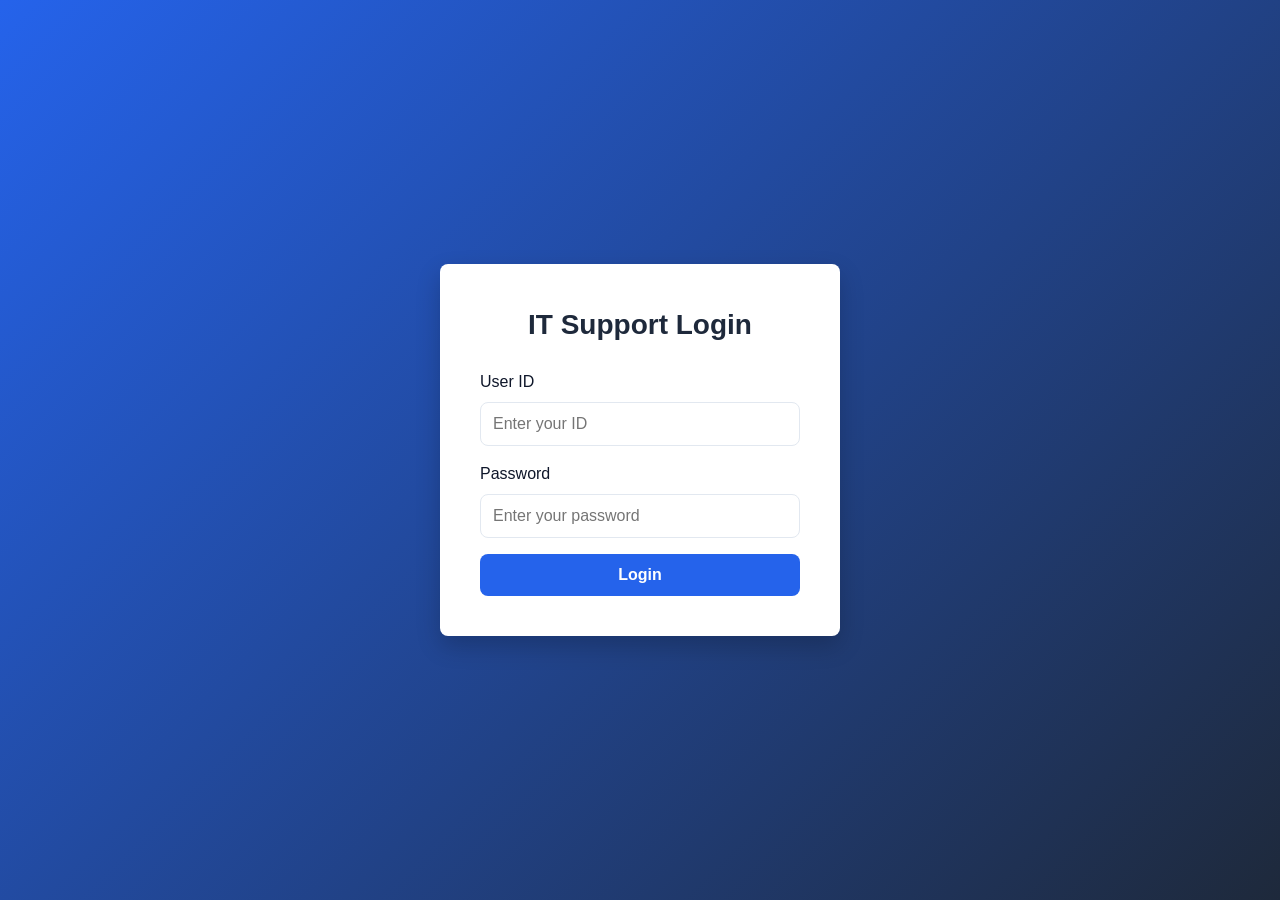
==== dashboard.html @ 2ba45a37 "Initial commit of NLPL IT Support Task Management app" ====
<!DOCTYPE html>
<html lang="en">
<head>
    <meta charset="UTF-8">
    <meta name="viewport" content="width=device-width, initial-scale=1.0">
    <title>Dashboard - NLPL IT Support</title>
    <link rel="stylesheet" href="styles.css">
</head>
<body>
    <div class="dashboard-layout">
        <!-- Sidebar -->
        <aside class="sidebar" id="sidebar">
            <div class="sidebar-header">
                <h2>NLPL IT</h2>
            </div>
            <nav class="sidebar-nav">
                <div class="nav-item active" onclick="App.filterTasks('all')">All Tasks</div>
                <div class="nav-item" onclick="App.filterTasks('progress')">In Progress</div>
                <div class="nav-item" onclick="App.filterTasks('completed')">Completed</div>
            </nav>
            <div class="sidebar-footer">
                <button class="btn btn-danger" onclick="Auth.logout()">Logout</button>
            </div>
        </aside>

        <!-- Main Content -->
        <main class="main-content">
            <header class="top-bar">
                <button id="toggleSidebar" style="background: none; border: none; font-size: 1.5rem; cursor: pointer;">☰</button>
                <div class="search-bar">
                    <input type="text" id="searchInput" placeholder="Search tasks..." onkeyup="App.searchTasks()">
                </div>
                <div class="user-info">
                    <span id="displayUser"></span>
                </div>
            </header>

            <div class="content-body">
                <h1 id="pageTitle">All Tasks</h1>
                <div class="task-grid" id="taskGrid">
                    <!-- Tasks will be injected here -->
                </div>
            </div>
        </main>
    </div>

    <!-- Floating Add Button -->
    <button class="floating-btn" onclick="App.openModal()">+</button>

    <!-- Add/Edit Task Modal -->
    <div class="modal-overlay" id="taskModal">
        <div class="modal-content">
            <div class="modal-header">
                <h2 id="modalTitle">Add New Task</h2>
                <button class="close-modal" onclick="App.closeModal()">&times;</button>
            </div>
            <form id="taskForm">
                <input type="hidden" id="taskId">
                
                <div class="grid-2">
                    <div class="form-group">
                        <label>Task ID</label>
                        <input type="text" id="displayTaskId" readonly>
                    </div>
                    <div class="form-group">
                        <label>Timestamp</label>
                        <input type="text" id="taskTimestamp" readonly>
                    </div>
                </div>

                <div class="grid-2">
                    <div class="form-group">
                        <label>Branch</label>
                        <select id="branch" required>
                            <option value="">Select Branch</option>
                            <option value="Mumbai">Mumbai</option>
                            <option value="Delhi">Delhi</option>
                            <option value="Bangalore">Bangalore</option>
                            <option value="Kolkata">Kolkata</option>
                        </select>
                    </div>
                    <div class="form-group">
                        <label>HO / CO</label>
                        <select id="hoco" onchange="App.toggleStaffFields()" required>
                            <option value="None">None</option>
                            <option value="HO">Head Office (HO)</option>
                            <option value="CO">Corporate Office (CO)</option>
                        </select>
                    </div>
                </div>

                <div id="staffFields" class="hidden">
                    <div class="grid-2">
                        <div class="form-group">
                            <label>Staff Name</label>
                            <input type="text" id="staffName">
                        </div>
                        <div class="form-group">
                            <label>Staff ID</label>
                            <input type="text" id="staffId">
                        </div>
                    </div>
                </div>

                <div class="form-group">
                    <label>Issue Type</label>
                    <select id="issueType" required>
                        <option value="Software">Software</option>
                        <option value="Hardware">Hardware</option>
                        <option value="Both">Both</option>
                    </select>
                </div>

                <div class="form-group">
                    <label>Issue Description</label>
                    <input type="text" id="issueDescription" required>
                </div>

                <div class="form-group">
                    <label>Solution (Short)</label>
                    <input type="text" id="solution">
                </div>

                <div class="form-group">
                    <label>Detailed Description</label>
                    <textarea id="detailedDescription" rows="3"></textarea>
                </div>

                <div class="grid-2">
                    <div class="form-group">
                        <label>Amount</label>
                        <input type="number" id="amount" value="0">
                    </div>
                    <div class="form-group" id="completionTimeGroup" class="hidden">
                        <label>Completion Time</label>
                        <input type="text" id="completionTimestamp" readonly>
                    </div>
                </div>

                <div class="modal-footer">
                    <button type="button" class="btn btn-secondary" onclick="App.closeModal()">Cancel</button>
                    <button type="button" class="btn btn-danger hidden" id="deleteBtn" onclick="App.deleteTask()">Delete</button>
                    <button type="submit" class="btn" id="saveBtn">Save</button>
                    <button type="button" class="btn btn-success" id="completeBtn" onclick="App.completeTask()">Task Completed</button>
                </div>
            </form>
        </div>
    </div>

    <!-- Scripts -->
    <script src="auth.js"></script>
    <script src="data.js"></script>
    <script src="app.js"></script>
    <script>
        // Check authentication on load
        Auth.checkAuth();
        document.getElementById('displayUser').textContent = Auth.getUser()?.userId;
    </script>
</body>
</html>
---- styles.css ----
/**
 * styles.css - Main stylesheet for UI/UX
 */

:root {
    --primary-color: #2563eb;
    --primary-hover: #1d4ed8;
    --secondary-color: #64748b;
    --success-color: #22c55e;
    --danger-color: #ef4444;
    --background-color: #f8fafc;
    --sidebar-color: #1e293b;
    --text-color: #0f172a;
    --text-muted: #64748b;
    --white: #ffffff;
    --shadow: 0 4px 6px -1px rgb(0 0 0 / 0.1), 0 2px 4px -2px rgb(0 0 0 / 0.1);
    --border-radius: 8px;
    --transition: all 0.3s ease;
}

* {
    margin: 0;
    padding: 0;
    box-sizing: border-box;
}

body {
    font-family: 'Inter', -apple-system, BlinkMacSystemFont, "Segoe UI", Roboto, sans-serif;
    background-color: var(--background-color);
    color: var(--text-color);
    line-height: 1.5;
}

/* Auth Pages */
.auth-container {
    height: 100vh;
    display: flex;
    align-items: center;
    justify-content: center;
    background: linear-gradient(135deg, var(--primary-color), var(--sidebar-color));
}

.auth-card {
    background: var(--white);
    padding: 2.5rem;
    border-radius: var(--border-radius);
    box-shadow: 0 10px 25px rgba(0,0,0,0.2);
    width: 100%;
    max-width: 400px;
}

.auth-card h1 {
    margin-bottom: 1.5rem;
    font-size: 1.75rem;
    text-align: center;
    color: var(--sidebar-color);
}

.form-group {
    margin-bottom: 1rem;
}

.form-group label {
    display: block;
    margin-bottom: 0.5rem;
    font-weight: 500;
}

.form-group input, .form-group select, .form-group textarea {
    width: 100%;
    padding: 0.75rem;
    border: 1px solid #e2e8f0;
    border-radius: var(--border-radius);
    font-size: 1rem;
}

.form-group input:focus {
    outline: none;
    border-color: var(--primary-color);
    box-shadow: 0 0 0 3px rgba(37, 99, 235, 0.1);
}

.btn {
    width: 100%;
    padding: 0.75rem;
    background-color: var(--primary-color);
    color: var(--white);
    border: none;
    border-radius: var(--border-radius);
    font-size: 1rem;
    font-weight: 600;
    cursor: pointer;
    transition: var(--transition);
}

.btn:hover {
    background-color: var(--primary-hover);
}

.btn-success { background-color: var(--success-color); }
.btn-success:hover { background-color: #16a34a; }

.btn-danger { background-color: var(--danger-color); }
.btn-danger:hover { background-color: #dc2626; }

.btn-secondary { background-color: var(--secondary-color); }
.btn-secondary:hover { background-color: #475569; }

/* Dashboard Layout */
.dashboard-layout {
    display: flex;
    height: 100vh;
    overflow: hidden;
}

.sidebar {
    width: 260px;
    background-color: var(--sidebar-color);
    color: var(--white);
    transition: var(--transition);
    display: flex;
    flex-direction: column;
}

.sidebar.collapsed {
    width: 0;
    overflow: hidden;
}

.sidebar-header {
    padding: 1.5rem;
    border-bottom: 1px solid rgba(255,255,255,0.1);
}

.sidebar-nav {
    flex: 1;
    padding: 1rem;
}

.nav-item {
    padding: 0.75rem 1rem;
    margin-bottom: 0.5rem;
    border-radius: var(--border-radius);
    cursor: pointer;
    transition: var(--transition);
}

.nav-item:hover {
    background-color: rgba(255,255,255,0.1);
}

.nav-item.active {
    background-color: var(--primary-color);
}

.sidebar-footer {
    padding: 1.5rem;
    border-top: 1px solid rgba(255,255,255,0.1);
}

/* Main Content */
.main-content {
    flex: 1;
    display: flex;
    flex-direction: column;
    overflow-y: auto;
}

.top-bar {
    height: 64px;
    background-color: var(--white);
    display: flex;
    align-items: center;
    justify-content: space-between;
    padding: 0 2rem;
    box-shadow: 0 1px 2px rgba(0,0,0,0.05);
}

.search-bar input {
    width: 300px;
    padding: 0.5rem 1rem;
    border: 1px solid #e2e8f0;
    border-radius: 20px;
    background-color: #f1f5f9;
}

.content-body {
    padding: 2rem;
}

/* Task Cards */
.task-grid {
    display: grid;
    grid-template-columns: repeat(auto-fill, minmax(300px, 1fr));
    gap: 1.5rem;
    margin-top: 1.5rem;
}

.task-card {
    background: var(--white);
    padding: 1.5rem;
    border-radius: var(--border-radius);
    box-shadow: var(--shadow);
    border-left: 4px solid var(--primary-color);
    position: relative;
    cursor: pointer;
    transition: var(--transition);
}

.task-card:hover {
    transform: translateY(-2px);
    box-shadow: 0 10px 15px -3px rgba(0,0,0,0.1);
}

.task-card.completed {
    border-left-color: var(--success-color);
}

.task-card h3 {
    margin-bottom: 0.5rem;
    font-size: 1.125rem;
}

.task-card .task-meta {
    font-size: 0.875rem;
    color: var(--text-muted);
    margin-bottom: 1rem;
}

.badge {
    display: inline-block;
    padding: 0.25rem 0.5rem;
    border-radius: 4px;
    font-size: 0.75rem;
    font-weight: 600;
    margin-right: 0.5rem;
}

.badge-software { background-color: #dbeafe; color: #1e40af; }
.badge-hardware { background-color: #fef3c7; color: #92400e; }
.badge-both { background-color: #f3e8ff; color: #6b21a8; }

/* Floating Add Button */
.floating-btn {
    position: fixed;
    bottom: 2rem;
    right: 2rem;
    width: 60px;
    height: 60px;
    border-radius: 50%;
    background-color: var(--primary-color);
    color: var(--white);
    display: flex;
    align-items: center;
    justify-content: center;
    font-size: 2rem;
    box-shadow: 0 10px 15px -3px rgba(0,0,0,0.2);
    cursor: pointer;
    transition: var(--transition);
    border: none;
}

.floating-btn:hover {
    transform: scale(1.1);
    background-color: var(--primary-hover);
}

/* Modal */
.modal-overlay {
    position: fixed;
    top: 0;
    left: 0;
    width: 100%;
    height: 100%;
    background: rgba(0,0,0,0.5);
    display: none;
    align-items: center;
    justify-content: center;
    z-index: 1000;
}

.modal-content {
    background: var(--white);
    width: 90%;
    max-width: 600px;
    max-height: 90vh;
    border-radius: var(--border-radius);
    padding: 2rem;
    overflow-y: auto;
    position: relative;
    animation: modalIn 0.3s ease-out;
}

@keyframes modalIn {
    from { transform: translateY(50px); opacity: 0; }
    to { transform: translateY(0); opacity: 1; }
}

.modal-header {
    margin-bottom: 1.5rem;
    display: flex;
    justify-content: space-between;
    align-items: center;
}

.modal-footer {
    margin-top: 2rem;
    display: flex;
    gap: 1rem;
    justify-content: flex-end;
}

.close-modal {
    background: none;
    border: none;
    font-size: 1.5rem;
    cursor: pointer;
}

/* Grid for modal fields */
.grid-2 {
    display: grid;
    grid-template-columns: 1fr 1fr;
    gap: 1rem;
}

.hidden { display: none; }

.section-title {
    margin: 2rem 0 1rem;
    font-size: 1.25rem;
    border-bottom: 2px solid #e2e8f0;
    padding-bottom: 0.5rem;
}

/* Responsive */
@media (max-width: 768px) {
    .sidebar { position: fixed; height: 100%; z-index: 500; }
    .search-bar input { width: 150px; }
    .grid-2 { grid-template-columns: 1fr; }
}
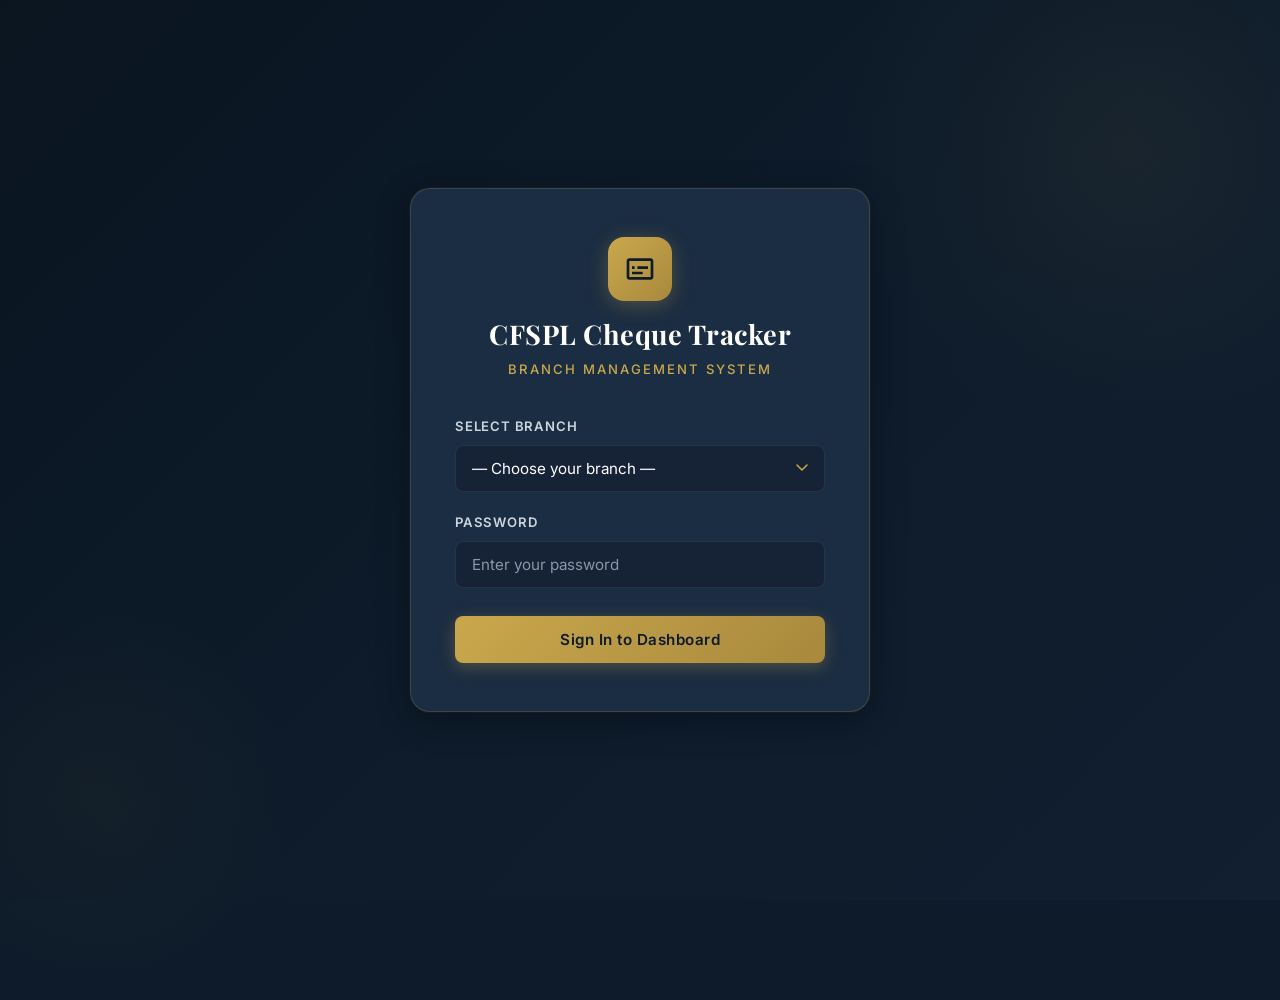
==== commit cd7c420c: "Add CFSPL Cheque Tracker app with login and dashboard" ====
--- a/dashboard.html
+++ b/dashboard.html
@@ -1,160 +1,138 @@
 <!DOCTYPE html>
 <html lang="en">
 <head>
-    <meta charset="UTF-8">
-    <meta name="viewport" content="width=device-width, initial-scale=1.0">
-    <title>Dashboard - NLPL IT Support</title>
-    <link rel="stylesheet" href="styles.css">
+  <meta charset="UTF-8" />
+  <meta name="viewport" content="width=device-width, initial-scale=1.0" />
+  <title>CFSPL Cheque Tracker – Dashboard</title>
+  <link rel="stylesheet" href="styles.css" />
 </head>
-<body>
-    <div class="dashboard-layout">
-        <!-- Sidebar -->
-        <aside class="sidebar" id="sidebar">
-            <div class="sidebar-header">
-                <h2>NLPL IT</h2>
-            </div>
-            <nav class="sidebar-nav">
-                <div class="nav-item active" onclick="App.filterTasks('all')">All Tasks</div>
-                <div class="nav-item" onclick="App.filterTasks('progress')">In Progress</div>
-                <div class="nav-item" onclick="App.filterTasks('completed')">Completed</div>
-            </nav>
-            <div class="sidebar-footer">
-                <button class="btn btn-danger" onclick="Auth.logout()">Logout</button>
-            </div>
-        </aside>
+<body class="dashboard-page">
 
-        <!-- Main Content -->
-        <main class="main-content">
-            <header class="top-bar">
-                <button id="toggleSidebar" style="background: none; border: none; font-size: 1.5rem; cursor: pointer;">☰</button>
-                <div class="search-bar">
-                    <input type="text" id="searchInput" placeholder="Search tasks..." onkeyup="App.searchTasks()">
-                </div>
-                <div class="user-info">
-                    <span id="displayUser"></span>
-                </div>
-            </header>
-
-            <div class="content-body">
-                <h1 id="pageTitle">All Tasks</h1>
-                <div class="task-grid" id="taskGrid">
-                    <!-- Tasks will be injected here -->
-                </div>
-            </div>
-        </main>
+  <!-- Header -->
+  <header class="header">
+    <div class="header-brand">
+      <div class="brand-icon">
+        <svg viewBox="0 0 24 24" xmlns="http://www.w3.org/2000/svg">
+          <path d="M20 4H4c-1.1 0-2 .9-2 2v12c0 1.1.9 2 2 2h16c1.1 0 2-.9 2-2V6c0-1.1-.9-2-2-2zm0 14H4V6h16v12zM6 10h2v2H6zm0 4h8v2H6zm4-4h8v2h-8z"/>
+        </svg>
+      </div>
+      <div class="brand-text">
+        <h2>CFSPL Cheque Tracker</h2>
+        <span>Branch Management System</span>
+      </div>
     </div>
 
-    <!-- Floating Add Button -->
-    <button class="floating-btn" onclick="App.openModal()">+</button>
+    <div class="header-right">
+      <div class="branch-badge" id="headerBranch">Loading...</div>
+      <button class="btn-logout" id="logoutBtn">
+        <svg width="14" height="14" viewBox="0 0 24 24" fill="currentColor">
+          <path d="M17 7l-1.41 1.41L18.17 11H8v2h10.17l-2.58 2.58L17 17l5-5zM4 5h8V3H4c-1.1 0-2 .9-2 2v14c0 1.1.9 2 2 2h8v-2H4V5z"/>
+        </svg>
+        Logout
+      </button>
+    </div>
+  </header>
 
-    <!-- Add/Edit Task Modal -->
-    <div class="modal-overlay" id="taskModal">
-        <div class="modal-content">
-            <div class="modal-header">
-                <h2 id="modalTitle">Add New Task</h2>
-                <button class="close-modal" onclick="App.closeModal()">&times;</button>
-            </div>
-            <form id="taskForm">
-                <input type="hidden" id="taskId">
-                
-                <div class="grid-2">
-                    <div class="form-group">
-                        <label>Task ID</label>
-                        <input type="text" id="displayTaskId" readonly>
-                    </div>
-                    <div class="form-group">
-                        <label>Timestamp</label>
-                        <input type="text" id="taskTimestamp" readonly>
-                    </div>
-                </div>
+  <!-- Main Content -->
+  <main class="main-content">
 
-                <div class="grid-2">
-                    <div class="form-group">
-                        <label>Branch</label>
-                        <select id="branch" required>
-                            <option value="">Select Branch</option>
-                            <option value="Mumbai">Mumbai</option>
-                            <option value="Delhi">Delhi</option>
-                            <option value="Bangalore">Bangalore</option>
-                            <option value="Kolkata">Kolkata</option>
-                        </select>
-                    </div>
-                    <div class="form-group">
-                        <label>HO / CO</label>
-                        <select id="hoco" onchange="App.toggleStaffFields()" required>
-                            <option value="None">None</option>
-                            <option value="HO">Head Office (HO)</option>
-                            <option value="CO">Corporate Office (CO)</option>
-                        </select>
-                    </div>
-                </div>
-
-                <div id="staffFields" class="hidden">
-                    <div class="grid-2">
-                        <div class="form-group">
-                            <label>Staff Name</label>
-                            <input type="text" id="staffName">
-                        </div>
-                        <div class="form-group">
-                            <label>Staff ID</label>
-                            <input type="text" id="staffId">
-                        </div>
-                    </div>
-                </div>
-
-                <div class="form-group">
-                    <label>Issue Type</label>
-                    <select id="issueType" required>
-                        <option value="Software">Software</option>
-                        <option value="Hardware">Hardware</option>
-                        <option value="Both">Both</option>
-                    </select>
-                </div>
-
-                <div class="form-group">
-                    <label>Issue Description</label>
-                    <input type="text" id="issueDescription" required>
-                </div>
-
-                <div class="form-group">
-                    <label>Solution (Short)</label>
-                    <input type="text" id="solution">
-                </div>
-
-                <div class="form-group">
-                    <label>Detailed Description</label>
-                    <textarea id="detailedDescription" rows="3"></textarea>
-                </div>
-
-                <div class="grid-2">
-                    <div class="form-group">
-                        <label>Amount</label>
-                        <input type="number" id="amount" value="0">
-                    </div>
-                    <div class="form-group" id="completionTimeGroup" class="hidden">
-                        <label>Completion Time</label>
-                        <input type="text" id="completionTimestamp" readonly>
-                    </div>
-                </div>
-
-                <div class="modal-footer">
-                    <button type="button" class="btn btn-secondary" onclick="App.closeModal()">Cancel</button>
-                    <button type="button" class="btn btn-danger hidden" id="deleteBtn" onclick="App.deleteTask()">Delete</button>
-                    <button type="submit" class="btn" id="saveBtn">Save</button>
-                    <button type="button" class="btn btn-success" id="completeBtn" onclick="App.completeTask()">Task Completed</button>
-                </div>
-            </form>
-        </div>
+    <div class="page-title">
+      <h3>Cheque Entry</h3>
+      <p id="branchSubtitle">Manage cheque records for your branch</p>
     </div>
 
-    <!-- Scripts -->
-    <script src="auth.js"></script>
-    <script src="data.js"></script>
-    <script src="app.js"></script>
-    <script>
-        // Check authentication on load
-        Auth.checkAuth();
-        document.getElementById('displayUser').textContent = Auth.getUser()?.userId;
-    </script>
+    <!-- Entry Form Card -->
+    <div class="card">
+      <div class="card-title">
+        <svg viewBox="0 0 24 24"><path d="M19 3H5c-1.1 0-2 .9-2 2v14c0 1.1.9 2 2 2h14c1.1 0 2-.9 2-2V5c0-1.1-.9-2-2-2zm-7 14H7v-2h5v2zm5-4H7v-2h10v2zm0-4H7V7h10v2z"/></svg>
+        New Entry
+      </div>
+
+      <div id="formAlert" class="alert alert-success" role="alert">
+        <svg width="16" height="16" viewBox="0 0 24 24" fill="currentColor">
+          <path d="M12 2C6.48 2 2 6.48 2 12s4.48 10 10 10 10-4.48 10-10S17.52 2 12 2zm-2 14l-4-4 1.41-1.41L10 13.17l6.59-6.59L18 8l-8 8z"/>
+        </svg>
+        <span id="formAlertText">Record saved successfully!</span>
+      </div>
+
+      <form id="entryForm" novalidate>
+        <div class="form-grid">
+
+          <div class="form-group">
+            <label for="customerName">Customer Name</label>
+            <input type="text" id="customerName" placeholder="Enter customer full name" required />
+          </div>
+
+          <div class="form-group">
+            <label for="customerLoanId">Customer Loan ID</label>
+            <input type="text" id="customerLoanId" placeholder="e.g. LN-2024-00123" required />
+          </div>
+
+          <div class="form-group full-width">
+            <label>Cheque Received?</label>
+            <div class="radio-group">
+              <label class="radio-label" id="radioLabelYes">
+                <input type="radio" name="chequeReceived" value="Yes" id="radioYes" />
+                Yes – Cheque Received
+              </label>
+              <label class="radio-label" id="radioLabelNo">
+                <input type="radio" name="chequeReceived" value="No" id="radioNo" />
+                No – Not Received
+              </label>
+            </div>
+          </div>
+
+          <!-- Conditional: Cheque NOT received -->
+          <div class="form-group full-width conditional-field" id="fieldReason">
+            <label for="chequeReason">Reason Cheque Not Received</label>
+            <textarea
+              id="chequeReason"
+              placeholder="Describe why the cheque was not received..."
+            ></textarea>
+          </div>
+
+          <!-- Conditional: Cheque received -->
+          <div class="form-group full-width conditional-field" id="fieldLocation">
+            <label for="chequeLocation">Where is the Cheque Kept?</label>
+            <input
+              type="text"
+              id="chequeLocation"
+              placeholder="e.g. Branch safe, File cabinet A-3..."
+            />
+          </div>
+
+        </div>
+
+        <div class="form-actions">
+          <button type="submit" class="btn-save">
+            <svg width="16" height="16" viewBox="0 0 24 24" fill="currentColor">
+              <path d="M17 3H5c-1.11 0-2 .9-2 2v14c0 1.1.89 2 2 2h14c1.1 0 2-.9 2-2V7l-4-4zm2 16H5V5h11.17L19 7.83V19zm-7-7c-1.66 0-3 1.34-3 3s1.34 3 3 3 3-1.34 3-3-1.34-3-3-3zM6 6h9v4H6z"/>
+            </svg>
+            Save Record
+          </button>
+        </div>
+      </form>
+    </div>
+
+    <!-- Records Table Card -->
+    <div class="card records-section">
+      <div class="card-title">
+        <span style="display:flex;align-items:center;gap:8px;">
+          <svg viewBox="0 0 24 24" width="16" height="16" style="fill:var(--gold)"><path d="M3 13h2v-2H3v2zm0 4h2v-2H3v2zm0-8h2V7H3v2zm4 4h14v-2H7v2zm0 4h14v-2H7v2zM7 7v2h14V7H7z"/></svg>
+          Saved Records
+        </span>
+        <span class="record-count" id="recordCount">0 records</span>
+      </div>
+
+      <div class="table-wrapper">
+        <div id="recordsContainer">
+          <!-- Table or empty state rendered by JS -->
+        </div>
+      </div>
+    </div>
+
+  </main>
+
+  <script src="app.js"></script>
 </body>
 </html>
--- a/styles.css
+++ b/styles.css
@@ -1,341 +1,634 @@
-/**
- * styles.css - Main stylesheet for UI/UX
- */
+@import url('https://fonts.googleapis.com/css2?family=Inter:wght@300;400;500;600;700&family=Playfair+Display:wght@600;700&display=swap');
+
+*, *::before, *::after {
+  box-sizing: border-box;
+  margin: 0;
+  padding: 0;
+}
 
 :root {
-    --primary-color: #2563eb;
-    --primary-hover: #1d4ed8;
-    --secondary-color: #64748b;
-    --success-color: #22c55e;
-    --danger-color: #ef4444;
-    --background-color: #f8fafc;
-    --sidebar-color: #1e293b;
-    --text-color: #0f172a;
-    --text-muted: #64748b;
-    --white: #ffffff;
-    --shadow: 0 4px 6px -1px rgb(0 0 0 / 0.1), 0 2px 4px -2px rgb(0 0 0 / 0.1);
-    --border-radius: 8px;
-    --transition: all 0.3s ease;
-}
-
-* {
-    margin: 0;
-    padding: 0;
-    box-sizing: border-box;
-}
-
-body {
-    font-family: 'Inter', -apple-system, BlinkMacSystemFont, "Segoe UI", Roboto, sans-serif;
-    background-color: var(--background-color);
-    color: var(--text-color);
-    line-height: 1.5;
-}
-
-/* Auth Pages */
-.auth-container {
-    height: 100vh;
-    display: flex;
-    align-items: center;
-    justify-content: center;
-    background: linear-gradient(135deg, var(--primary-color), var(--sidebar-color));
-}
-
-.auth-card {
-    background: var(--white);
-    padding: 2.5rem;
-    border-radius: var(--border-radius);
-    box-shadow: 0 10px 25px rgba(0,0,0,0.2);
-    width: 100%;
-    max-width: 400px;
-}
-
-.auth-card h1 {
-    margin-bottom: 1.5rem;
-    font-size: 1.75rem;
-    text-align: center;
-    color: var(--sidebar-color);
+  --navy: #0d1b2a;
+  --navy-light: #1b2d42;
+  --navy-mid: #162236;
+  --gold: #c9a84c;
+  --gold-light: #e8c96e;
+  --gold-dim: #a8893d;
+  --white: #ffffff;
+  --off-white: #f4f6fa;
+  --text-light: #cdd5e0;
+  --text-muted: #8a97a8;
+  --error: #e05555;
+  --success: #3ecf8e;
+  --border: rgba(201, 168, 76, 0.2);
+  --shadow: 0 8px 32px rgba(0, 0, 0, 0.35);
+  --radius: 12px;
+  --radius-sm: 8px;
+}
+
+html, body {
+  height: 100%;
+  font-family: 'Inter', sans-serif;
+  background-color: var(--navy);
+  color: var(--white);
+  line-height: 1.6;
+  -webkit-font-smoothing: antialiased;
+}
+
+/* ─── LOGIN PAGE ─── */
+
+.login-page {
+  min-height: 100vh;
+  display: flex;
+  align-items: center;
+  justify-content: center;
+  background: linear-gradient(135deg, #0a1520 0%, #0d1b2a 50%, #111f30 100%);
+  padding: 24px;
+  position: relative;
+  overflow: hidden;
+}
+
+.login-page::before {
+  content: '';
+  position: absolute;
+  width: 600px;
+  height: 600px;
+  border-radius: 50%;
+  background: radial-gradient(circle, rgba(201,168,76,0.06) 0%, transparent 70%);
+  top: -150px;
+  right: -150px;
+  pointer-events: none;
+}
+
+.login-page::after {
+  content: '';
+  position: absolute;
+  width: 400px;
+  height: 400px;
+  border-radius: 50%;
+  background: radial-gradient(circle, rgba(201,168,76,0.04) 0%, transparent 70%);
+  bottom: -100px;
+  left: -100px;
+  pointer-events: none;
+}
+
+.login-card {
+  background: var(--navy-light);
+  border: 1px solid var(--border);
+  border-radius: 20px;
+  padding: 48px 44px;
+  width: 100%;
+  max-width: 460px;
+  box-shadow: var(--shadow), 0 0 0 1px rgba(255,255,255,0.03);
+  position: relative;
+  z-index: 1;
+  animation: fadeSlideUp 0.5s ease;
+}
+
+@keyframes fadeSlideUp {
+  from { opacity: 0; transform: translateY(24px); }
+  to   { opacity: 1; transform: translateY(0); }
+}
+
+.login-logo {
+  text-align: center;
+  margin-bottom: 36px;
+}
+
+.login-logo .logo-icon {
+  width: 64px;
+  height: 64px;
+  background: linear-gradient(135deg, var(--gold), var(--gold-dim));
+  border-radius: 16px;
+  display: inline-flex;
+  align-items: center;
+  justify-content: center;
+  margin-bottom: 16px;
+  box-shadow: 0 4px 20px rgba(201,168,76,0.3);
+}
+
+.login-logo .logo-icon svg {
+  width: 32px;
+  height: 32px;
+  fill: var(--navy);
+}
+
+.login-logo h1 {
+  font-family: 'Playfair Display', serif;
+  font-size: 1.7rem;
+  font-weight: 700;
+  color: var(--white);
+  letter-spacing: 0.5px;
+  line-height: 1.3;
+}
+
+.login-logo p {
+  font-size: 0.82rem;
+  color: var(--gold);
+  text-transform: uppercase;
+  letter-spacing: 2px;
+  margin-top: 6px;
+  font-weight: 500;
 }
 
 .form-group {
-    margin-bottom: 1rem;
+  margin-bottom: 20px;
 }
 
 .form-group label {
-    display: block;
-    margin-bottom: 0.5rem;
-    font-weight: 500;
-}
-
-.form-group input, .form-group select, .form-group textarea {
-    width: 100%;
-    padding: 0.75rem;
-    border: 1px solid #e2e8f0;
-    border-radius: var(--border-radius);
-    font-size: 1rem;
-}
-
-.form-group input:focus {
-    outline: none;
-    border-color: var(--primary-color);
-    box-shadow: 0 0 0 3px rgba(37, 99, 235, 0.1);
+  display: block;
+  font-size: 0.82rem;
+  font-weight: 600;
+  color: var(--text-light);
+  text-transform: uppercase;
+  letter-spacing: 0.8px;
+  margin-bottom: 8px;
+}
+
+.form-group select,
+.form-group input[type="password"],
+.form-group input[type="text"],
+.form-group textarea {
+  width: 100%;
+  background: var(--navy-mid);
+  border: 1.5px solid rgba(255,255,255,0.08);
+  border-radius: var(--radius-sm);
+  color: var(--white);
+  font-family: 'Inter', sans-serif;
+  font-size: 0.95rem;
+  padding: 13px 16px;
+  outline: none;
+  transition: border-color 0.2s, box-shadow 0.2s;
+  appearance: none;
+  -webkit-appearance: none;
+}
+
+.form-group select {
+  background-image: url("data:image/svg+xml,%3Csvg xmlns='http://www.w3.org/2000/svg' width='12' height='8' viewBox='0 0 12 8'%3E%3Cpath d='M1 1l5 5 5-5' stroke='%23c9a84c' stroke-width='1.5' fill='none' stroke-linecap='round' stroke-linejoin='round'/%3E%3C/svg%3E");
+  background-repeat: no-repeat;
+  background-position: right 16px center;
+  padding-right: 44px;
+  cursor: pointer;
+}
+
+.form-group select option {
+  background: var(--navy-light);
+  color: var(--white);
+}
+
+.form-group select:focus,
+.form-group input:focus,
+.form-group textarea:focus {
+  border-color: var(--gold);
+  box-shadow: 0 0 0 3px rgba(201,168,76,0.12);
+}
+
+.form-group select::placeholder,
+.form-group input::placeholder,
+.form-group textarea::placeholder {
+  color: var(--text-muted);
 }
 
 .btn {
-    width: 100%;
-    padding: 0.75rem;
-    background-color: var(--primary-color);
-    color: var(--white);
-    border: none;
-    border-radius: var(--border-radius);
-    font-size: 1rem;
-    font-weight: 600;
-    cursor: pointer;
-    transition: var(--transition);
-}
-
-.btn:hover {
-    background-color: var(--primary-hover);
-}
-
-.btn-success { background-color: var(--success-color); }
-.btn-success:hover { background-color: #16a34a; }
-
-.btn-danger { background-color: var(--danger-color); }
-.btn-danger:hover { background-color: #dc2626; }
-
-.btn-secondary { background-color: var(--secondary-color); }
-.btn-secondary:hover { background-color: #475569; }
-
-/* Dashboard Layout */
-.dashboard-layout {
-    display: flex;
-    height: 100vh;
-    overflow: hidden;
-}
-
-.sidebar {
-    width: 260px;
-    background-color: var(--sidebar-color);
-    color: var(--white);
-    transition: var(--transition);
-    display: flex;
-    flex-direction: column;
-}
-
-.sidebar.collapsed {
-    width: 0;
-    overflow: hidden;
-}
-
-.sidebar-header {
-    padding: 1.5rem;
-    border-bottom: 1px solid rgba(255,255,255,0.1);
-}
-
-.sidebar-nav {
-    flex: 1;
-    padding: 1rem;
-}
-
-.nav-item {
-    padding: 0.75rem 1rem;
-    margin-bottom: 0.5rem;
-    border-radius: var(--border-radius);
-    cursor: pointer;
-    transition: var(--transition);
-}
-
-.nav-item:hover {
-    background-color: rgba(255,255,255,0.1);
-}
-
-.nav-item.active {
-    background-color: var(--primary-color);
-}
-
-.sidebar-footer {
-    padding: 1.5rem;
-    border-top: 1px solid rgba(255,255,255,0.1);
-}
-
-/* Main Content */
+  width: 100%;
+  padding: 14px;
+  border: none;
+  border-radius: var(--radius-sm);
+  font-family: 'Inter', sans-serif;
+  font-size: 0.95rem;
+  font-weight: 600;
+  cursor: pointer;
+  transition: all 0.2s ease;
+  letter-spacing: 0.5px;
+}
+
+.btn-primary {
+  background: linear-gradient(135deg, var(--gold), var(--gold-dim));
+  color: var(--navy);
+  box-shadow: 0 4px 16px rgba(201,168,76,0.3);
+  margin-top: 8px;
+}
+
+.btn-primary:hover {
+  background: linear-gradient(135deg, var(--gold-light), var(--gold));
+  box-shadow: 0 6px 20px rgba(201,168,76,0.4);
+  transform: translateY(-1px);
+}
+
+.btn-primary:active {
+  transform: translateY(0);
+}
+
+.alert {
+  padding: 12px 16px;
+  border-radius: var(--radius-sm);
+  font-size: 0.875rem;
+  font-weight: 500;
+  margin-bottom: 20px;
+  display: none;
+  animation: fadeIn 0.3s ease;
+}
+
+@keyframes fadeIn {
+  from { opacity: 0; transform: translateY(-8px); }
+  to   { opacity: 1; transform: translateY(0); }
+}
+
+.alert.show { display: flex; align-items: center; gap: 8px; }
+
+.alert-error {
+  background: rgba(224, 85, 85, 0.12);
+  border: 1px solid rgba(224, 85, 85, 0.3);
+  color: #f08080;
+}
+
+.alert-success {
+  background: rgba(62, 207, 142, 0.12);
+  border: 1px solid rgba(62, 207, 142, 0.3);
+  color: #3ecf8e;
+}
+
+/* ─── DASHBOARD PAGE ─── */
+
+.dashboard-page {
+  min-height: 100vh;
+  background: var(--navy);
+  display: flex;
+  flex-direction: column;
+}
+
+/* Header */
+.header {
+  background: var(--navy-light);
+  border-bottom: 1px solid var(--border);
+  padding: 0 32px;
+  height: 72px;
+  display: flex;
+  align-items: center;
+  justify-content: space-between;
+  position: sticky;
+  top: 0;
+  z-index: 100;
+  box-shadow: 0 2px 16px rgba(0,0,0,0.3);
+}
+
+.header-brand {
+  display: flex;
+  align-items: center;
+  gap: 12px;
+}
+
+.header-brand .brand-icon {
+  width: 40px;
+  height: 40px;
+  background: linear-gradient(135deg, var(--gold), var(--gold-dim));
+  border-radius: 10px;
+  display: flex;
+  align-items: center;
+  justify-content: center;
+  flex-shrink: 0;
+}
+
+.header-brand .brand-icon svg {
+  width: 20px;
+  height: 20px;
+  fill: var(--navy);
+}
+
+.header-brand .brand-text h2 {
+  font-family: 'Playfair Display', serif;
+  font-size: 1.1rem;
+  color: var(--white);
+  line-height: 1.2;
+}
+
+.header-brand .brand-text span {
+  font-size: 0.78rem;
+  color: var(--gold);
+  font-weight: 500;
+  letter-spacing: 0.5px;
+}
+
+.header-right {
+  display: flex;
+  align-items: center;
+  gap: 16px;
+}
+
+.branch-badge {
+  background: rgba(201,168,76,0.12);
+  border: 1px solid rgba(201,168,76,0.3);
+  color: var(--gold-light);
+  font-size: 0.8rem;
+  font-weight: 600;
+  padding: 6px 14px;
+  border-radius: 20px;
+  letter-spacing: 0.3px;
+}
+
+.btn-logout {
+  background: transparent;
+  border: 1.5px solid rgba(255,255,255,0.15);
+  color: var(--text-light);
+  padding: 7px 18px;
+  border-radius: var(--radius-sm);
+  font-family: 'Inter', sans-serif;
+  font-size: 0.82rem;
+  font-weight: 600;
+  cursor: pointer;
+  transition: all 0.2s;
+  letter-spacing: 0.3px;
+  display: flex;
+  align-items: center;
+  gap: 6px;
+}
+
+.btn-logout:hover {
+  border-color: var(--error);
+  color: #f08080;
+  background: rgba(224,85,85,0.08);
+}
+
+/* Main content */
 .main-content {
-    flex: 1;
-    display: flex;
-    flex-direction: column;
-    overflow-y: auto;
-}
-
-.top-bar {
+  flex: 1;
+  padding: 32px;
+  max-width: 1100px;
+  width: 100%;
+  margin: 0 auto;
+}
+
+.page-title {
+  margin-bottom: 28px;
+}
+
+.page-title h3 {
+  font-size: 1.4rem;
+  font-weight: 700;
+  color: var(--white);
+}
+
+.page-title p {
+  font-size: 0.875rem;
+  color: var(--text-muted);
+  margin-top: 4px;
+}
+
+/* Card */
+.card {
+  background: var(--navy-light);
+  border: 1px solid var(--border);
+  border-radius: var(--radius);
+  padding: 32px;
+  box-shadow: 0 4px 20px rgba(0,0,0,0.2);
+  margin-bottom: 28px;
+}
+
+.card-title {
+  font-size: 1rem;
+  font-weight: 700;
+  color: var(--gold-light);
+  text-transform: uppercase;
+  letter-spacing: 1px;
+  margin-bottom: 24px;
+  padding-bottom: 12px;
+  border-bottom: 1px solid var(--border);
+  display: flex;
+  align-items: center;
+  gap: 8px;
+}
+
+.card-title svg {
+  width: 16px;
+  height: 16px;
+  fill: var(--gold);
+}
+
+/* Form layout */
+.form-grid {
+  display: grid;
+  grid-template-columns: 1fr 1fr;
+  gap: 20px;
+}
+
+.form-grid .form-group.full-width {
+  grid-column: 1 / -1;
+}
+
+.radio-group {
+  display: flex;
+  gap: 16px;
+  margin-top: 4px;
+}
+
+.radio-label {
+  display: flex;
+  align-items: center;
+  gap: 8px;
+  cursor: pointer;
+  font-size: 0.9rem;
+  color: var(--text-light);
+  padding: 10px 20px;
+  border: 1.5px solid rgba(255,255,255,0.08);
+  border-radius: var(--radius-sm);
+  transition: all 0.2s;
+  flex: 1;
+  justify-content: center;
+  font-weight: 500;
+}
+
+.radio-label:hover {
+  border-color: var(--gold);
+  color: var(--gold-light);
+}
+
+.radio-label input[type="radio"] {
+  accent-color: var(--gold);
+  width: 16px;
+  height: 16px;
+}
+
+.radio-label.selected {
+  border-color: var(--gold);
+  background: rgba(201,168,76,0.08);
+  color: var(--gold-light);
+}
+
+.conditional-field {
+  display: none;
+  animation: fadeIn 0.25s ease;
+}
+
+.conditional-field.visible {
+  display: block;
+}
+
+.form-group textarea {
+  resize: vertical;
+  min-height: 100px;
+}
+
+.btn-save {
+  background: linear-gradient(135deg, var(--gold), var(--gold-dim));
+  color: var(--navy);
+  border: none;
+  border-radius: var(--radius-sm);
+  padding: 13px 36px;
+  font-family: 'Inter', sans-serif;
+  font-size: 0.95rem;
+  font-weight: 700;
+  cursor: pointer;
+  transition: all 0.2s;
+  box-shadow: 0 4px 16px rgba(201,168,76,0.25);
+  display: inline-flex;
+  align-items: center;
+  gap: 8px;
+  letter-spacing: 0.3px;
+}
+
+.btn-save:hover {
+  background: linear-gradient(135deg, var(--gold-light), var(--gold));
+  box-shadow: 0 6px 20px rgba(201,168,76,0.35);
+  transform: translateY(-1px);
+}
+
+.btn-save:active { transform: translateY(0); }
+
+.form-actions {
+  margin-top: 28px;
+  display: flex;
+  align-items: center;
+  gap: 16px;
+  flex-wrap: wrap;
+}
+
+/* Records Table */
+.records-section .card-title {
+  justify-content: space-between;
+}
+
+.record-count {
+  font-size: 0.75rem;
+  background: rgba(201,168,76,0.15);
+  color: var(--gold);
+  border-radius: 20px;
+  padding: 3px 10px;
+  font-weight: 700;
+  letter-spacing: 0;
+}
+
+.table-wrapper {
+  overflow-x: auto;
+  border-radius: var(--radius-sm);
+}
+
+table {
+  width: 100%;
+  border-collapse: collapse;
+  font-size: 0.875rem;
+}
+
+thead tr {
+  background: rgba(201,168,76,0.08);
+  border-bottom: 1px solid var(--border);
+}
+
+thead th {
+  padding: 12px 16px;
+  text-align: left;
+  font-weight: 600;
+  color: var(--gold);
+  text-transform: uppercase;
+  font-size: 0.75rem;
+  letter-spacing: 0.8px;
+  white-space: nowrap;
+}
+
+tbody tr {
+  border-bottom: 1px solid rgba(255,255,255,0.04);
+  transition: background 0.15s;
+}
+
+tbody tr:last-child { border-bottom: none; }
+tbody tr:hover { background: rgba(255,255,255,0.03); }
+
+tbody td {
+  padding: 13px 16px;
+  color: var(--text-light);
+  vertical-align: middle;
+}
+
+tbody td:first-child { color: var(--white); font-weight: 500; }
+
+.badge {
+  display: inline-block;
+  padding: 3px 10px;
+  border-radius: 20px;
+  font-size: 0.75rem;
+  font-weight: 600;
+}
+
+.badge-yes {
+  background: rgba(62,207,142,0.12);
+  color: #3ecf8e;
+  border: 1px solid rgba(62,207,142,0.25);
+}
+
+.badge-no {
+  background: rgba(224,85,85,0.1);
+  color: #f08080;
+  border: 1px solid rgba(224,85,85,0.2);
+}
+
+.empty-state {
+  text-align: center;
+  padding: 48px 20px;
+  color: var(--text-muted);
+}
+
+.empty-state svg {
+  width: 48px;
+  height: 48px;
+  fill: var(--text-muted);
+  opacity: 0.4;
+  margin-bottom: 12px;
+}
+
+.empty-state p { font-size: 0.9rem; }
+
+/* ─── RESPONSIVE ─── */
+
+@media (max-width: 768px) {
+  .header {
+    padding: 0 20px;
     height: 64px;
-    background-color: var(--white);
-    display: flex;
-    align-items: center;
-    justify-content: space-between;
-    padding: 0 2rem;
-    box-shadow: 0 1px 2px rgba(0,0,0,0.05);
-}
-
-.search-bar input {
-    width: 300px;
-    padding: 0.5rem 1rem;
-    border: 1px solid #e2e8f0;
-    border-radius: 20px;
-    background-color: #f1f5f9;
-}
-
-.content-body {
-    padding: 2rem;
-}
-
-/* Task Cards */
-.task-grid {
-    display: grid;
-    grid-template-columns: repeat(auto-fill, minmax(300px, 1fr));
-    gap: 1.5rem;
-    margin-top: 1.5rem;
-}
-
-.task-card {
-    background: var(--white);
-    padding: 1.5rem;
-    border-radius: var(--border-radius);
-    box-shadow: var(--shadow);
-    border-left: 4px solid var(--primary-color);
-    position: relative;
-    cursor: pointer;
-    transition: var(--transition);
-}
-
-.task-card:hover {
-    transform: translateY(-2px);
-    box-shadow: 0 10px 15px -3px rgba(0,0,0,0.1);
-}
-
-.task-card.completed {
-    border-left-color: var(--success-color);
-}
-
-.task-card h3 {
-    margin-bottom: 0.5rem;
-    font-size: 1.125rem;
-}
-
-.task-card .task-meta {
-    font-size: 0.875rem;
-    color: var(--text-muted);
-    margin-bottom: 1rem;
-}
-
-.badge {
-    display: inline-block;
-    padding: 0.25rem 0.5rem;
-    border-radius: 4px;
-    font-size: 0.75rem;
-    font-weight: 600;
-    margin-right: 0.5rem;
-}
-
-.badge-software { background-color: #dbeafe; color: #1e40af; }
-.badge-hardware { background-color: #fef3c7; color: #92400e; }
-.badge-both { background-color: #f3e8ff; color: #6b21a8; }
-
-/* Floating Add Button */
-.floating-btn {
-    position: fixed;
-    bottom: 2rem;
-    right: 2rem;
-    width: 60px;
-    height: 60px;
-    border-radius: 50%;
-    background-color: var(--primary-color);
-    color: var(--white);
-    display: flex;
-    align-items: center;
-    justify-content: center;
-    font-size: 2rem;
-    box-shadow: 0 10px 15px -3px rgba(0,0,0,0.2);
-    cursor: pointer;
-    transition: var(--transition);
-    border: none;
-}
-
-.floating-btn:hover {
-    transform: scale(1.1);
-    background-color: var(--primary-hover);
-}
-
-/* Modal */
-.modal-overlay {
-    position: fixed;
-    top: 0;
-    left: 0;
-    width: 100%;
-    height: 100%;
-    background: rgba(0,0,0,0.5);
-    display: none;
-    align-items: center;
-    justify-content: center;
-    z-index: 1000;
-}
-
-.modal-content {
-    background: var(--white);
-    width: 90%;
-    max-width: 600px;
-    max-height: 90vh;
-    border-radius: var(--border-radius);
-    padding: 2rem;
-    overflow-y: auto;
-    position: relative;
-    animation: modalIn 0.3s ease-out;
-}
-
-@keyframes modalIn {
-    from { transform: translateY(50px); opacity: 0; }
-    to { transform: translateY(0); opacity: 1; }
-}
-
-.modal-header {
-    margin-bottom: 1.5rem;
-    display: flex;
-    justify-content: space-between;
-    align-items: center;
-}
-
-.modal-footer {
-    margin-top: 2rem;
-    display: flex;
-    gap: 1rem;
-    justify-content: flex-end;
-}
-
-.close-modal {
-    background: none;
-    border: none;
-    font-size: 1.5rem;
-    cursor: pointer;
-}
-
-/* Grid for modal fields */
-.grid-2 {
-    display: grid;
-    grid-template-columns: 1fr 1fr;
-    gap: 1rem;
-}
-
-.hidden { display: none; }
-
-.section-title {
-    margin: 2rem 0 1rem;
-    font-size: 1.25rem;
-    border-bottom: 2px solid #e2e8f0;
-    padding-bottom: 0.5rem;
-}
-
-/* Responsive */
-@media (max-width: 768px) {
-    .sidebar { position: fixed; height: 100%; z-index: 500; }
-    .search-bar input { width: 150px; }
-    .grid-2 { grid-template-columns: 1fr; }
-}
+  }
+
+  .header-brand .brand-text h2 { font-size: 0.95rem; }
+  .branch-badge { display: none; }
+
+  .main-content { padding: 20px 16px; }
+
+  .card { padding: 20px; }
+
+  .form-grid {
+    grid-template-columns: 1fr;
+  }
+
+  .form-grid .form-group.full-width {
+    grid-column: 1;
+  }
+
+  .login-card {
+    padding: 32px 24px;
+  }
+
+  .login-logo h1 { font-size: 1.4rem; }
+
+  table { font-size: 0.8rem; }
+  thead th, tbody td { padding: 10px 12px; }
+}
+
+@media (max-width: 480px) {
+  .radio-group { flex-direction: column; }
+  .btn-save { width: 100%; justify-content: center; }
+}
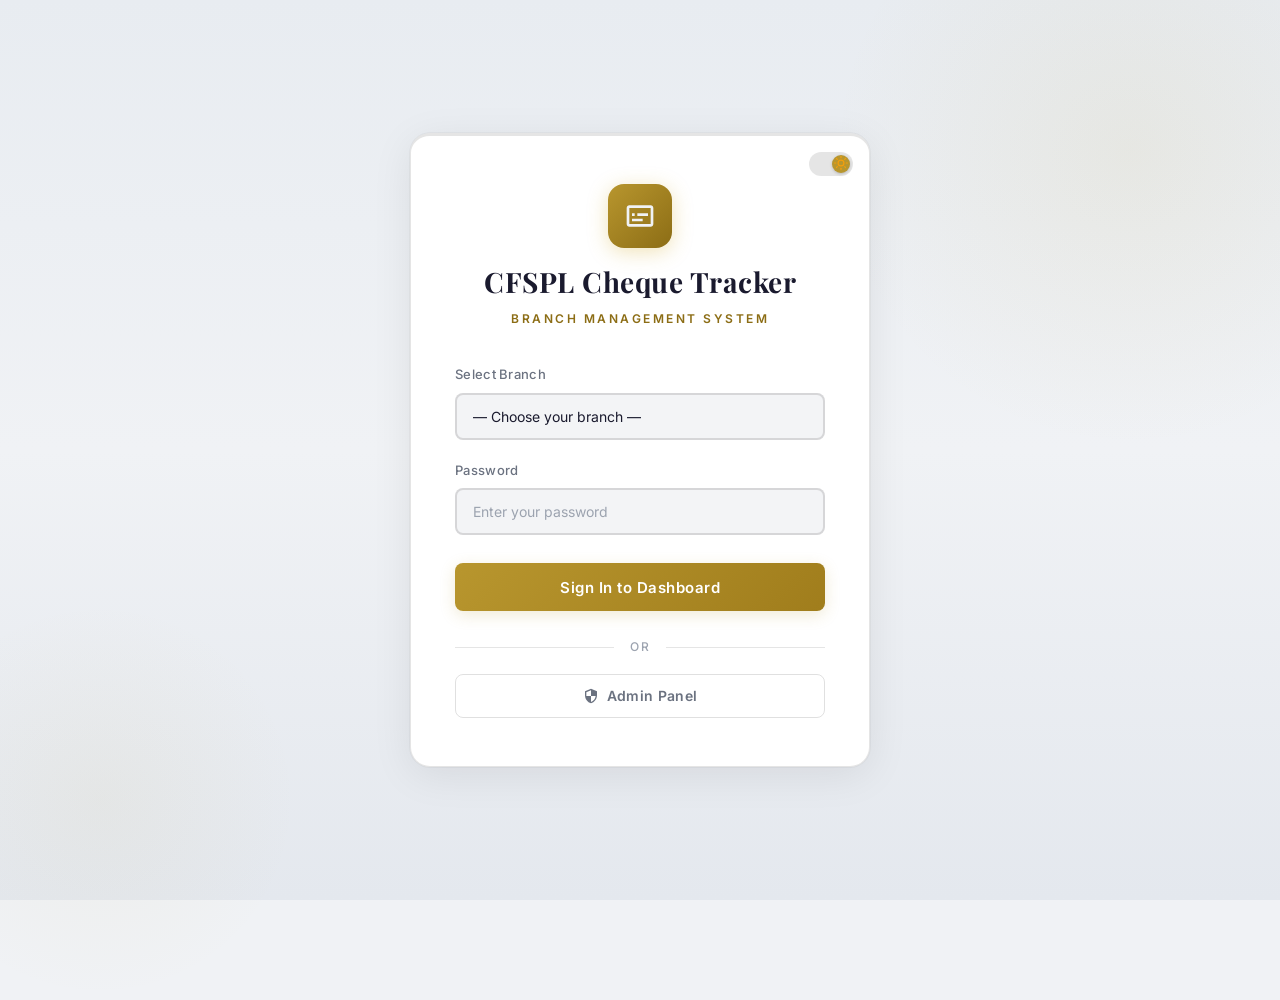
==== commit debb4fb3: "Add admin panel, photo upload, professional UI overhaul, and light/dark theme toggle - Add admin pan" ====
--- a/dashboard.html
+++ b/dashboard.html
@@ -23,6 +23,10 @@
     </div>
 
     <div class="header-right">
+      <button class="theme-toggle" title="Toggle theme">
+        <svg class="icon-moon" viewBox="0 0 24 24" width="14" height="14" fill="currentColor"><path d="M21 12.79A9 9 0 1111.21 3 7 7 0 0021 12.79z"/></svg>
+        <svg class="icon-sun" viewBox="0 0 24 24" width="14" height="14" fill="none" stroke="currentColor" stroke-width="2" stroke-linecap="round"><circle cx="12" cy="12" r="5"/><line x1="12" y1="1" x2="12" y2="3"/><line x1="12" y1="21" x2="12" y2="23"/><line x1="4.22" y1="4.22" x2="5.64" y2="5.64"/><line x1="18.36" y1="18.36" x2="19.78" y2="19.78"/><line x1="1" y1="12" x2="3" y2="12"/><line x1="21" y1="12" x2="23" y2="12"/><line x1="4.22" y1="19.78" x2="5.64" y2="18.36"/><line x1="18.36" y1="5.64" x2="19.78" y2="4.22"/></svg>
+      </button>
       <div class="branch-badge" id="headerBranch">Loading...</div>
       <button class="btn-logout" id="logoutBtn">
         <svg width="14" height="14" viewBox="0 0 24 24" fill="currentColor">
@@ -101,6 +105,28 @@
             />
           </div>
 
+          <!-- Conditional: Attach cheque photo -->
+          <div class="form-group full-width conditional-field" id="fieldPhoto">
+            <label>Attach Cheque Photo</label>
+            <div class="photo-upload-box" id="photoDropZone">
+              <input type="file" id="chequePhoto" accept="image/*" capture="environment" />
+              <div class="photo-upload-placeholder" id="photoPlaceholder">
+                <svg viewBox="0 0 24 24" width="36" height="36" fill="currentColor">
+                  <path d="M21 19V5c0-1.1-.9-2-2-2H5c-1.1 0-2 .9-2 2v14c0 1.1.9 2 2 2h14c1.1 0 2-.9 2-2zM8.5 13.5l2.5 3.01L14.5 12l4.5 6H5l3.5-4.5z"/>
+                </svg>
+                <p>Click or drag &amp; drop cheque photo here</p>
+                <span>Supports JPG, PNG (max 5 MB)</span>
+              </div>
+              <div class="photo-preview" id="photoPreview">
+                <img id="photoPreviewImg" alt="Cheque preview" />
+                <button type="button" class="photo-remove-btn" id="photoRemoveBtn">
+                  <svg viewBox="0 0 24 24" width="14" height="14" fill="currentColor"><path d="M19 6.41L17.59 5 12 10.59 6.41 5 5 6.41 10.59 12 5 17.59 6.41 19 12 13.41 17.59 19 19 17.59 13.41 12z"/></svg>
+                  Remove
+                </button>
+              </div>
+            </div>
+          </div>
+
         </div>
 
         <div class="form-actions">
--- a/styles.css
+++ b/styles.css
@@ -1,4 +1,8 @@
 @import url('https://fonts.googleapis.com/css2?family=Inter:wght@300;400;500;600;700&family=Playfair+Display:wght@600;700&display=swap');
+
+/* ═══════════════════════════════════════════
+   RESET & VARIABLES
+═══════════════════════════════════════════ */
 
 *, *::before, *::after {
   box-sizing: border-box;
@@ -7,22 +11,654 @@
 }
 
 :root {
+  /* Core palette */
   --navy: #0d1b2a;
   --navy-light: #1b2d42;
   --navy-mid: #162236;
-  --gold: #c9a84c;
+  --gold: #d4af37;
   --gold-light: #e8c96e;
-  --gold-dim: #a8893d;
+  --gold-dim: #b8962e;
   --white: #ffffff;
   --off-white: #f4f6fa;
   --text-light: #cdd5e0;
   --text-muted: #8a97a8;
-  --error: #e05555;
-  --success: #3ecf8e;
-  --border: rgba(201, 168, 76, 0.2);
-  --shadow: 0 8px 32px rgba(0, 0, 0, 0.35);
+
+  /* Status */
+  --success: #10b981;
+  --error: #ef4444;
+
+  /* Borders & shadows */
+  --border: rgba(212, 175, 55, 0.18);
+  --border-subtle: rgba(255, 255, 255, 0.06);
+
+  /* Tiered elevation */
+  --shadow-sm: 0 1px 3px rgba(0, 0, 0, 0.2);
+  --shadow-md: 0 4px 12px rgba(0, 0, 0, 0.25);
+  --shadow-lg: 0 8px 32px rgba(0, 0, 0, 0.35);
+  --shadow-xl: 0 16px 48px rgba(0, 0, 0, 0.45);
+
+  /* Radii */
   --radius: 12px;
   --radius-sm: 8px;
+  --radius-xs: 6px;
+
+  /* Spacing scale: 4 / 8 / 16 / 24 / 32 / 48 */
+  --sp-1: 4px;
+  --sp-2: 8px;
+  --sp-3: 16px;
+  --sp-4: 24px;
+  --sp-5: 32px;
+  --sp-6: 48px;
+
+  /* Glass */
+  --glass-bg: rgba(27, 45, 66, 0.6);
+  --glass-border: rgba(255, 255, 255, 0.08);
+
+  /* Theme-aware semantic tokens */
+  --bg-page: var(--navy);
+  --bg-card: var(--navy-light);
+  --bg-input: var(--navy-mid);
+  --bg-hover: rgba(255, 255, 255, 0.04);
+  --bg-hover-strong: rgba(255, 255, 255, 0.08);
+  --bg-table-alt: rgba(201, 168, 76, 0.03);
+  --bg-table-header: rgba(201, 168, 76, 0.08);
+  --text-primary: var(--white);
+  --text-secondary: var(--text-light);
+  --text-tertiary: var(--text-muted);
+  --input-border: rgba(212, 175, 55, 0.15);
+  --input-border-hover: rgba(212, 175, 55, 0.3);
+  --login-gradient-1: #0a1520;
+  --login-gradient-2: #0d1b2a;
+  --login-gradient-3: #111f30;
+  --login-glow: rgba(201, 168, 76, 0.08);
+  --card-top-border: var(--gold);
+  --divider-bg: var(--navy-light);
+}
+
+/* ═══════════════════════════════════════════
+   LIGHT THEME
+═══════════════════════════════════════════ */
+
+[data-theme="light"] {
+  --navy: #f0f2f5;
+  --navy-light: #ffffff;
+  --navy-mid: #f8f9fa;
+  --gold: #b8962e;
+  --gold-light: #a07d1c;
+  --gold-dim: #8c6d15;
+  --white: #1a1a2e;
+  --off-white: #f4f6fa;
+  --text-light: #374151;
+  --text-muted: #6b7280;
+
+  --border: rgba(0, 0, 0, 0.1);
+  --border-subtle: rgba(0, 0, 0, 0.05);
+
+  --shadow-sm: 0 1px 3px rgba(0, 0, 0, 0.06);
+  --shadow-md: 0 4px 12px rgba(0, 0, 0, 0.08);
+  --shadow-lg: 0 8px 24px rgba(0, 0, 0, 0.1);
+  --shadow-xl: 0 16px 40px rgba(0, 0, 0, 0.12);
+
+  --glass-bg: rgba(255, 255, 255, 0.85);
+  --glass-border: rgba(0, 0, 0, 0.08);
+
+  --bg-page: #f0f2f5;
+  --bg-card: #ffffff;
+  --bg-input: #f3f4f6;
+  --bg-hover: rgba(0, 0, 0, 0.03);
+  --bg-hover-strong: rgba(0, 0, 0, 0.06);
+  --bg-table-alt: rgba(0, 0, 0, 0.02);
+  --bg-table-header: rgba(180, 150, 46, 0.08);
+  --text-primary: #1a1a2e;
+  --text-secondary: #374151;
+  --text-tertiary: #6b7280;
+  --input-border: rgba(0, 0, 0, 0.15);
+  --input-border-hover: rgba(180, 150, 46, 0.4);
+  --login-gradient-1: #e8ecf1;
+  --login-gradient-2: #f0f2f5;
+  --login-gradient-3: #e4e8ee;
+  --login-glow: rgba(180, 150, 46, 0.1);
+  --card-top-border: #b8962e;
+  --divider-bg: #ffffff;
+}
+
+/* Light theme specific overrides */
+[data-theme="light"] .login-card {
+  background: #ffffff;
+  border-color: rgba(0, 0, 0, 0.1);
+  box-shadow: 0 8px 40px rgba(0, 0, 0, 0.08), 0 0 0 1px rgba(0, 0, 0, 0.04);
+}
+
+[data-theme="light"] .login-page {
+  background: linear-gradient(180deg, #e8ecf1 0%, #f0f2f5 50%, #e4e8ee 100%);
+}
+
+[data-theme="light"] .login-page::before {
+  background: radial-gradient(circle, rgba(180, 150, 46, 0.08) 0%, transparent 70%);
+}
+
+[data-theme="light"] .login-page::after {
+  background: radial-gradient(circle, rgba(180, 150, 46, 0.05) 0%, transparent 70%);
+}
+
+[data-theme="light"] .form-group select,
+[data-theme="light"] .form-group input[type="password"],
+[data-theme="light"] .form-group input[type="text"],
+[data-theme="light"] .form-group textarea {
+  background: #f3f4f6;
+  border-color: rgba(0, 0, 0, 0.12);
+  color: #1a1a2e;
+}
+
+[data-theme="light"] .form-group select:focus,
+[data-theme="light"] .form-group input:focus,
+[data-theme="light"] .form-group textarea:focus {
+  border-color: #b8962e;
+  box-shadow: 0 0 0 4px rgba(180, 150, 46, 0.12);
+  background: #ffffff;
+}
+
+[data-theme="light"] .form-group select::placeholder,
+[data-theme="light"] .form-group input::placeholder,
+[data-theme="light"] .form-group textarea::placeholder {
+  color: #9ca3af;
+}
+
+[data-theme="light"] .form-group select option {
+  background: #ffffff;
+  color: #1a1a2e;
+}
+
+[data-theme="light"] .btn-primary {
+  background: linear-gradient(135deg, #b8962e, #a07d1c);
+  color: #ffffff;
+  box-shadow: 0 4px 16px rgba(180, 150, 46, 0.2);
+}
+
+[data-theme="light"] .btn-primary:hover {
+  background: linear-gradient(135deg, #cca833, #b8962e);
+  box-shadow: 0 6px 20px rgba(180, 150, 46, 0.3);
+}
+
+[data-theme="light"] .header {
+  background: rgba(255, 255, 255, 0.9);
+  backdrop-filter: blur(12px);
+  -webkit-backdrop-filter: blur(12px);
+  border-bottom-color: rgba(0, 0, 0, 0.08);
+  box-shadow: 0 1px 4px rgba(0, 0, 0, 0.06);
+}
+
+[data-theme="light"] .header-brand .brand-icon {
+  background: linear-gradient(135deg, #b8962e, #a07d1c);
+}
+
+[data-theme="light"] .header-brand .brand-text h2 {
+  color: #1a1a2e;
+}
+
+[data-theme="light"] .header-brand .brand-text span {
+  color: #8c6d15;
+}
+
+[data-theme="light"] .branch-badge {
+  background: rgba(180, 150, 46, 0.1);
+  border-color: rgba(180, 150, 46, 0.25);
+  color: #8c6d15;
+}
+
+[data-theme="light"] .btn-logout {
+  border-color: rgba(0, 0, 0, 0.12);
+  color: #6b7280;
+}
+
+[data-theme="light"] .btn-logout:hover {
+  border-color: var(--error);
+  color: var(--error);
+  background: rgba(239, 68, 68, 0.06);
+}
+
+[data-theme="light"] .card {
+  background: #ffffff;
+  border-color: rgba(0, 0, 0, 0.08);
+  box-shadow: 0 1px 3px rgba(0, 0, 0, 0.04), 0 1px 2px rgba(0, 0, 0, 0.06);
+}
+
+[data-theme="light"] .card:hover {
+  border-color: rgba(0, 0, 0, 0.12);
+  box-shadow: 0 4px 12px rgba(0, 0, 0, 0.08);
+}
+
+[data-theme="light"] .card-title {
+  color: #8c6d15;
+  border-bottom-color: rgba(0, 0, 0, 0.08);
+}
+
+[data-theme="light"] .card-title svg {
+  fill: #8c6d15;
+}
+
+[data-theme="light"] .page-title h3 {
+  color: #1a1a2e;
+}
+
+[data-theme="light"] .page-title p {
+  color: #6b7280;
+}
+
+[data-theme="light"] .radio-label {
+  border-color: rgba(0, 0, 0, 0.12);
+  color: #374151;
+}
+
+[data-theme="light"] .radio-label:hover {
+  border-color: rgba(180, 150, 46, 0.4);
+  color: #1a1a2e;
+  background: rgba(180, 150, 46, 0.04);
+}
+
+[data-theme="light"] .radio-label.selected {
+  border-color: #b8962e;
+  background: rgba(180, 150, 46, 0.08);
+  color: #8c6d15;
+}
+
+[data-theme="light"] .photo-upload-box {
+  border-color: rgba(180, 150, 46, 0.25);
+  background: rgba(180, 150, 46, 0.03);
+}
+
+[data-theme="light"] .photo-upload-box:hover {
+  background: rgba(180, 150, 46, 0.06);
+}
+
+[data-theme="light"] .photo-upload-box.dragover {
+  border-color: #b8962e;
+  background: rgba(180, 150, 46, 0.1);
+}
+
+[data-theme="light"] .photo-upload-placeholder p {
+  color: #374151;
+}
+
+[data-theme="light"] .photo-upload-placeholder span {
+  color: #6b7280;
+}
+
+[data-theme="light"] .photo-upload-placeholder svg {
+  fill: #8c6d15;
+}
+
+[data-theme="light"] .btn-save {
+  background: linear-gradient(135deg, #b8962e, #a07d1c);
+  color: #ffffff;
+}
+
+[data-theme="light"] .btn-save:hover {
+  background: linear-gradient(135deg, #cca833, #b8962e);
+}
+
+[data-theme="light"] thead tr {
+  background: rgba(180, 150, 46, 0.06);
+  border-bottom-color: rgba(0, 0, 0, 0.08);
+}
+
+[data-theme="light"] thead th {
+  color: #8c6d15;
+}
+
+[data-theme="light"] tbody tr {
+  border-bottom-color: rgba(0, 0, 0, 0.05);
+}
+
+[data-theme="light"] tbody tr:nth-child(even) {
+  background: rgba(0, 0, 0, 0.02);
+}
+
+[data-theme="light"] tbody tr:hover {
+  background: rgba(180, 150, 46, 0.06);
+}
+
+[data-theme="light"] tbody td {
+  color: #374151;
+}
+
+[data-theme="light"] tbody td:first-child {
+  color: #1a1a2e;
+}
+
+[data-theme="light"] .badge-yes {
+  background: rgba(16, 185, 129, 0.1);
+  color: #059669;
+  border-color: rgba(16, 185, 129, 0.2);
+}
+
+[data-theme="light"] .badge-no {
+  background: rgba(239, 68, 68, 0.08);
+  color: #dc2626;
+  border-color: rgba(239, 68, 68, 0.15);
+}
+
+[data-theme="light"] .record-count {
+  background: rgba(180, 150, 46, 0.1);
+  color: #8c6d15;
+  border-color: rgba(180, 150, 46, 0.2);
+}
+
+[data-theme="light"] .alert-error {
+  background: rgba(239, 68, 68, 0.08);
+  border-color: rgba(239, 68, 68, 0.2);
+  color: #dc2626;
+}
+
+[data-theme="light"] .alert-success {
+  background: rgba(16, 185, 129, 0.08);
+  border-color: rgba(16, 185, 129, 0.2);
+  color: #059669;
+}
+
+[data-theme="light"] .empty-state {
+  color: #9ca3af;
+}
+
+[data-theme="light"] .empty-state svg {
+  fill: #9ca3af;
+}
+
+[data-theme="light"] .empty-state p {
+  color: #6b7280;
+}
+
+[data-theme="light"] .photo-remove-btn {
+  background: rgba(239, 68, 68, 0.08);
+  border-color: rgba(239, 68, 68, 0.2);
+  color: #dc2626;
+}
+
+/* Light theme: Admin */
+[data-theme="light"] .admin-sidebar {
+  background: rgba(255, 255, 255, 0.95);
+  backdrop-filter: blur(12px);
+  -webkit-backdrop-filter: blur(12px);
+  border-right-color: rgba(0, 0, 0, 0.08);
+  box-shadow: 1px 0 4px rgba(0, 0, 0, 0.04);
+}
+
+[data-theme="light"] .sidebar-brand {
+  border-bottom-color: rgba(0, 0, 0, 0.08);
+}
+
+[data-theme="light"] .sidebar-brand h2 {
+  color: #1a1a2e;
+}
+
+[data-theme="light"] .sidebar-brand span {
+  color: #8c6d15;
+}
+
+[data-theme="light"] .sidebar-link {
+  color: #6b7280;
+}
+
+[data-theme="light"] .sidebar-link:hover {
+  background: rgba(0, 0, 0, 0.04);
+  color: #1a1a2e;
+  border-left-color: rgba(180, 150, 46, 0.3);
+}
+
+[data-theme="light"] .sidebar-link.active {
+  background: rgba(180, 150, 46, 0.08);
+  color: #8c6d15;
+  border-left-color: #b8962e;
+}
+
+[data-theme="light"] .sidebar-link svg {
+  fill: #9ca3af;
+}
+
+[data-theme="light"] .sidebar-link.active svg {
+  fill: #8c6d15;
+}
+
+[data-theme="light"] .sidebar-footer {
+  border-top-color: rgba(0, 0, 0, 0.08);
+}
+
+[data-theme="light"] .stat-card {
+  background: #ffffff;
+  border-color: rgba(0, 0, 0, 0.08);
+  box-shadow: 0 1px 3px rgba(0, 0, 0, 0.04);
+}
+
+[data-theme="light"] .stat-card:hover {
+  border-color: rgba(0, 0, 0, 0.12);
+  box-shadow: 0 4px 16px rgba(0, 0, 0, 0.08);
+}
+
+[data-theme="light"] .stat-card .stat-value {
+  color: #1a1a2e;
+}
+
+[data-theme="light"] .stat-card .stat-label {
+  color: #6b7280;
+}
+
+[data-theme="light"] .stat-card::before {
+  background: radial-gradient(circle, rgba(180, 150, 46, 0.06) 0%, transparent 70%);
+}
+
+[data-theme="light"] .stat-icon.blue {
+  background: linear-gradient(135deg, rgba(59, 130, 246, 0.12) 0%, rgba(59, 130, 246, 0.04) 100%);
+}
+
+[data-theme="light"] .stat-icon.green {
+  background: linear-gradient(135deg, rgba(16, 185, 129, 0.12) 0%, rgba(16, 185, 129, 0.04) 100%);
+}
+
+[data-theme="light"] .stat-icon.red {
+  background: linear-gradient(135deg, rgba(239, 68, 68, 0.12) 0%, rgba(239, 68, 68, 0.04) 100%);
+}
+
+[data-theme="light"] .stat-icon.gold {
+  background: linear-gradient(135deg, rgba(180, 150, 46, 0.12) 0%, rgba(180, 150, 46, 0.04) 100%);
+}
+
+[data-theme="light"] .filter-overlay {
+  background: rgba(0, 0, 0, 0.15);
+}
+
+[data-theme="light"] .filter-dropdown {
+  background: rgba(255, 255, 255, 0.98);
+  border-color: rgba(0, 0, 0, 0.1);
+  box-shadow: 0 8px 32px rgba(0, 0, 0, 0.12);
+}
+
+[data-theme="light"] .filter-dropdown-header {
+  border-bottom-color: rgba(0, 0, 0, 0.08);
+  color: #8c6d15;
+}
+
+[data-theme="light"] .filter-close-btn {
+  color: #9ca3af;
+}
+
+[data-theme="light"] .filter-search {
+  background: #f3f4f6;
+  border-bottom-color: rgba(0, 0, 0, 0.06);
+  color: #1a1a2e;
+}
+
+[data-theme="light"] .filter-search::placeholder {
+  color: #9ca3af;
+}
+
+[data-theme="light"] .filter-option {
+  color: #374151;
+}
+
+[data-theme="light"] .filter-option:hover {
+  background: rgba(180, 150, 46, 0.06);
+}
+
+[data-theme="light"] .filter-option.checked {
+  color: #8c6d15;
+  background: rgba(180, 150, 46, 0.06);
+}
+
+[data-theme="light"] .filter-actions {
+  border-top-color: rgba(0, 0, 0, 0.08);
+}
+
+[data-theme="light"] .filter-apply-btn {
+  background: linear-gradient(135deg, #b8962e, #a07d1c);
+  color: #ffffff;
+}
+
+[data-theme="light"] .filter-reset-btn {
+  border-color: rgba(0, 0, 0, 0.12);
+  color: #6b7280;
+}
+
+[data-theme="light"] .active-filters {
+  background: rgba(180, 150, 46, 0.05);
+  border-color: rgba(180, 150, 46, 0.15);
+}
+
+[data-theme="light"] .filter-tag {
+  background: rgba(180, 150, 46, 0.1);
+  border-color: rgba(180, 150, 46, 0.2);
+  color: #8c6d15;
+}
+
+[data-theme="light"] th.filterable:hover {
+  color: #8c6d15;
+  background: rgba(180, 150, 46, 0.08);
+}
+
+[data-theme="light"] th.filterable.filtered {
+  color: #8c6d15;
+  background: rgba(180, 150, 46, 0.08);
+}
+
+[data-theme="light"] .admin-mobile-header {
+  background: rgba(255, 255, 255, 0.95);
+  border-bottom-color: rgba(0, 0, 0, 0.08);
+  color: #1a1a2e;
+}
+
+[data-theme="light"] .mobile-menu-btn {
+  color: #8c6d15;
+}
+
+[data-theme="light"] .admin-divider::before {
+  background: rgba(0, 0, 0, 0.1);
+}
+
+[data-theme="light"] .admin-divider span {
+  background: #ffffff;
+  color: #9ca3af;
+}
+
+[data-theme="light"] .btn-admin {
+  border-color: rgba(0, 0, 0, 0.12);
+  color: #6b7280;
+}
+
+[data-theme="light"] .btn-admin:hover {
+  border-color: #b8962e;
+  color: #8c6d15;
+  background: rgba(180, 150, 46, 0.05);
+}
+
+[data-theme="light"] .progress-bar-track {
+  background: rgba(0, 0, 0, 0.06);
+}
+
+[data-theme="light"] .login-logo h1 {
+  color: #1a1a2e;
+}
+
+[data-theme="light"] .login-logo p {
+  color: #8c6d15;
+}
+
+[data-theme="light"] .form-group label {
+  color: #6b7280;
+}
+
+/* ═══════════════════════════════════════════
+   THEME TOGGLE
+═══════════════════════════════════════════ */
+
+.theme-toggle {
+  width: 44px;
+  height: 24px;
+  border-radius: 12px;
+  border: none;
+  cursor: pointer;
+  position: relative;
+  background: rgba(255, 255, 255, 0.12);
+  transition: background 0.3s ease;
+  display: flex;
+  align-items: center;
+  padding: 0;
+  flex-shrink: 0;
+}
+
+.theme-toggle::after {
+  content: '';
+  position: absolute;
+  width: 18px;
+  height: 18px;
+  border-radius: 50%;
+  background: var(--gold);
+  top: 3px;
+  left: 3px;
+  transition: transform 0.3s cubic-bezier(0.4, 0, 0.2, 1);
+  box-shadow: 0 1px 3px rgba(0, 0, 0, 0.2);
+}
+
+[data-theme="light"] .theme-toggle {
+  background: rgba(0, 0, 0, 0.1);
+}
+
+[data-theme="light"] .theme-toggle::after {
+  transform: translateX(20px);
+  background: #b8962e;
+}
+
+.theme-toggle .icon-moon,
+.theme-toggle .icon-sun {
+  position: absolute;
+  z-index: 1;
+  pointer-events: none;
+}
+
+.theme-toggle .icon-moon {
+  left: 5px;
+  top: 4px;
+  color: #fbbf24;
+}
+
+.theme-toggle .icon-sun {
+  right: 5px;
+  top: 4px;
+  color: #f59e0b;
+}
+
+/* Theme transition smoothing */
+html, html *,
+html *::before,
+html *::after {
+  transition-property: background-color, color, border-color, box-shadow, fill;
+  transition-duration: 0s;
+}
+
+html.theme-transitioning,
+html.theme-transitioning *,
+html.theme-transitioning *::before,
+html.theme-transitioning *::after {
+  transition-duration: 0.3s !important;
+  transition-timing-function: ease !important;
 }
 
 html, body {
@@ -31,10 +667,44 @@
   background-color: var(--navy);
   color: var(--white);
   line-height: 1.6;
+  font-size: 14px;
   -webkit-font-smoothing: antialiased;
-}
-
-/* ─── LOGIN PAGE ─── */
+  -moz-osx-font-smoothing: grayscale;
+}
+
+/* ═══════════════════════════════════════════
+   ANIMATIONS
+═══════════════════════════════════════════ */
+
+@keyframes slideUpFade {
+  0%   { opacity: 0; transform: translateY(32px) scale(0.98); }
+  60%  { opacity: 1; transform: translateY(-4px) scale(1.005); }
+  100% { opacity: 1; transform: translateY(0) scale(1); }
+}
+
+@keyframes fadeIn {
+  from { opacity: 0; transform: translateY(-8px); }
+  to   { opacity: 1; transform: translateY(0); }
+}
+
+@keyframes tagSlideIn {
+  from { opacity: 0; transform: translateX(-8px) scale(0.92); }
+  to   { opacity: 1; transform: translateX(0) scale(1); }
+}
+
+@keyframes filterSlideDown {
+  from { opacity: 0; transform: translateY(-12px); }
+  to   { opacity: 1; transform: translateY(0); }
+}
+
+@keyframes fadeInPage {
+  from { opacity: 0; }
+  to   { opacity: 1; }
+}
+
+/* ═══════════════════════════════════════════
+   LOGIN PAGE
+═══════════════════════════════════════════ */
 
 .login-page {
   min-height: 100vh;
@@ -42,9 +712,10 @@
   align-items: center;
   justify-content: center;
   background: linear-gradient(135deg, #0a1520 0%, #0d1b2a 50%, #111f30 100%);
-  padding: 24px;
+  padding: var(--sp-4);
   position: relative;
   overflow: hidden;
+  animation: fadeInPage 0.4s ease;
 }
 
 .login-page::before {
@@ -53,7 +724,7 @@
   width: 600px;
   height: 600px;
   border-radius: 50%;
-  background: radial-gradient(circle, rgba(201,168,76,0.06) 0%, transparent 70%);
+  background: radial-gradient(circle, rgba(212, 175, 55, 0.07) 0%, transparent 70%);
   top: -150px;
   right: -150px;
   pointer-events: none;
@@ -65,28 +736,26 @@
   width: 400px;
   height: 400px;
   border-radius: 50%;
-  background: radial-gradient(circle, rgba(201,168,76,0.04) 0%, transparent 70%);
+  background: radial-gradient(circle, rgba(212, 175, 55, 0.04) 0%, transparent 70%);
   bottom: -100px;
   left: -100px;
   pointer-events: none;
 }
 
 .login-card {
-  background: var(--navy-light);
-  border: 1px solid var(--border);
+  background: var(--glass-bg);
+  backdrop-filter: blur(10px);
+  -webkit-backdrop-filter: blur(10px);
+  border: 1px solid var(--glass-border);
+  border-top: 3px solid var(--gold);
   border-radius: 20px;
-  padding: 48px 44px;
+  padding: var(--sp-6) 44px;
   width: 100%;
   max-width: 460px;
-  box-shadow: var(--shadow), 0 0 0 1px rgba(255,255,255,0.03);
+  box-shadow: var(--shadow-xl), 0 0 0 1px rgba(255, 255, 255, 0.03);
   position: relative;
   z-index: 1;
-  animation: fadeSlideUp 0.5s ease;
-}
-
-@keyframes fadeSlideUp {
-  from { opacity: 0; transform: translateY(24px); }
-  to   { opacity: 1; transform: translateY(0); }
+  animation: slideUpFade 0.6s cubic-bezier(0.34, 1.56, 0.64, 1);
 }
 
 .login-logo {
@@ -98,12 +767,12 @@
   width: 64px;
   height: 64px;
   background: linear-gradient(135deg, var(--gold), var(--gold-dim));
-  border-radius: 16px;
+  border-radius: var(--sp-3);
   display: inline-flex;
   align-items: center;
   justify-content: center;
-  margin-bottom: 16px;
-  box-shadow: 0 4px 20px rgba(201,168,76,0.3);
+  margin-bottom: var(--sp-3);
+  box-shadow: 0 4px 20px rgba(212, 175, 55, 0.35);
 }
 
 .login-logo .logo-icon svg {
@@ -114,7 +783,7 @@
 
 .login-logo h1 {
   font-family: 'Playfair Display', serif;
-  font-size: 1.7rem;
+  font-size: 28px;
   font-weight: 700;
   color: var(--white);
   letter-spacing: 0.5px;
@@ -122,13 +791,17 @@
 }
 
 .login-logo p {
-  font-size: 0.82rem;
+  font-size: 12px;
   color: var(--gold);
   text-transform: uppercase;
-  letter-spacing: 2px;
-  margin-top: 6px;
-  font-weight: 500;
-}
+  letter-spacing: 2.5px;
+  margin-top: var(--sp-2);
+  font-weight: 600;
+}
+
+/* ═══════════════════════════════════════════
+   FORM ELEMENTS (shared)
+═══════════════════════════════════════════ */
 
 .form-group {
   margin-bottom: 20px;
@@ -136,12 +809,11 @@
 
 .form-group label {
   display: block;
-  font-size: 0.82rem;
-  font-weight: 600;
+  font-size: 13px;
+  font-weight: 500;
   color: var(--text-light);
-  text-transform: uppercase;
-  letter-spacing: 0.8px;
-  margin-bottom: 8px;
+  letter-spacing: 0.3px;
+  margin-bottom: var(--sp-2);
 }
 
 .form-group select,
@@ -150,22 +822,30 @@
 .form-group textarea {
   width: 100%;
   background: var(--navy-mid);
-  border: 1.5px solid rgba(255,255,255,0.08);
+  border: 2px solid var(--border-subtle);
   border-radius: var(--radius-sm);
   color: var(--white);
   font-family: 'Inter', sans-serif;
-  font-size: 0.95rem;
-  padding: 13px 16px;
+  font-size: 14px;
+  padding: 13px var(--sp-3);
   outline: none;
-  transition: border-color 0.2s, box-shadow 0.2s;
+  transition: border-color 0.2s ease, box-shadow 0.2s ease, background 0.2s ease;
   appearance: none;
   -webkit-appearance: none;
 }
 
+.form-group select:hover,
+.form-group input[type="password"]:hover,
+.form-group input[type="text"]:hover,
+.form-group textarea:hover {
+  border-color: rgba(212, 175, 55, 0.3);
+  background: rgba(22, 34, 54, 0.9);
+}
+
 .form-group select {
-  background-image: url("data:image/svg+xml,%3Csvg xmlns='http://www.w3.org/2000/svg' width='12' height='8' viewBox='0 0 12 8'%3E%3Cpath d='M1 1l5 5 5-5' stroke='%23c9a84c' stroke-width='1.5' fill='none' stroke-linecap='round' stroke-linejoin='round'/%3E%3C/svg%3E");
+  background-image: url("data:image/svg+xml,%3Csvg xmlns='http://www.w3.org/2000/svg' width='12' height='8' viewBox='0 0 12 8'%3E%3Cpath d='M1 1l5 5 5-5' stroke='%23d4af37' stroke-width='1.5' fill='none' stroke-linecap='round' stroke-linejoin='round'/%3E%3C/svg%3E");
   background-repeat: no-repeat;
-  background-position: right 16px center;
+  background-position: right var(--sp-3) center;
   padding-right: 44px;
   cursor: pointer;
 }
@@ -179,7 +859,7 @@
 .form-group input:focus,
 .form-group textarea:focus {
   border-color: var(--gold);
-  box-shadow: 0 0 0 3px rgba(201,168,76,0.12);
+  box-shadow: 0 0 0 4px rgba(212, 175, 55, 0.15);
 }
 
 .form-group select::placeholder,
@@ -188,79 +868,161 @@
   color: var(--text-muted);
 }
 
+.form-group textarea {
+  resize: vertical;
+  min-height: 100px;
+}
+
+/* ═══════════════════════════════════════════
+   BUTTONS
+═══════════════════════════════════════════ */
+
 .btn {
   width: 100%;
-  padding: 14px;
+  height: 48px;
+  padding: 0 var(--sp-4);
   border: none;
   border-radius: var(--radius-sm);
   font-family: 'Inter', sans-serif;
-  font-size: 0.95rem;
+  font-size: 15px;
   font-weight: 600;
   cursor: pointer;
   transition: all 0.2s ease;
   letter-spacing: 0.5px;
+  display: inline-flex;
+  align-items: center;
+  justify-content: center;
 }
 
 .btn-primary {
   background: linear-gradient(135deg, var(--gold), var(--gold-dim));
   color: var(--navy);
-  box-shadow: 0 4px 16px rgba(201,168,76,0.3);
-  margin-top: 8px;
+  box-shadow: 0 4px 16px rgba(212, 175, 55, 0.3);
+  margin-top: var(--sp-2);
 }
 
 .btn-primary:hover {
   background: linear-gradient(135deg, var(--gold-light), var(--gold));
-  box-shadow: 0 6px 20px rgba(201,168,76,0.4);
-  transform: translateY(-1px);
+  box-shadow: 0 8px 24px rgba(212, 175, 55, 0.4);
+  transform: translateY(-2px);
 }
 
 .btn-primary:active {
   transform: translateY(0);
-}
+  box-shadow: 0 2px 8px rgba(212, 175, 55, 0.3);
+}
+
+/* ═══════════════════════════════════════════
+   ALERTS
+═══════════════════════════════════════════ */
 
 .alert {
-  padding: 12px 16px;
+  padding: 12px var(--sp-3);
   border-radius: var(--radius-sm);
-  font-size: 0.875rem;
+  font-size: 13px;
   font-weight: 500;
   margin-bottom: 20px;
   display: none;
   animation: fadeIn 0.3s ease;
 }
 
-@keyframes fadeIn {
-  from { opacity: 0; transform: translateY(-8px); }
-  to   { opacity: 1; transform: translateY(0); }
-}
-
-.alert.show { display: flex; align-items: center; gap: 8px; }
+.alert.show {
+  display: flex;
+  align-items: center;
+  gap: var(--sp-2);
+}
 
 .alert-error {
-  background: rgba(224, 85, 85, 0.12);
-  border: 1px solid rgba(224, 85, 85, 0.3);
-  color: #f08080;
+  background: rgba(239, 68, 68, 0.1);
+  border: 1px solid rgba(239, 68, 68, 0.25);
+  color: #f87171;
 }
 
 .alert-success {
-  background: rgba(62, 207, 142, 0.12);
-  border: 1px solid rgba(62, 207, 142, 0.3);
-  color: #3ecf8e;
-}
-
-/* ─── DASHBOARD PAGE ─── */
+  background: rgba(16, 185, 129, 0.1);
+  border: 1px solid rgba(16, 185, 129, 0.25);
+  color: var(--success);
+}
+
+/* ═══════════════════════════════════════════
+   ADMIN DIVIDER & BUTTON (login page)
+═══════════════════════════════════════════ */
+
+.admin-divider {
+  text-align: center;
+  margin: var(--sp-4) 0 var(--sp-3);
+  position: relative;
+}
+
+.admin-divider::before {
+  content: '';
+  position: absolute;
+  left: 0;
+  right: 0;
+  top: 50%;
+  height: 1px;
+  background: linear-gradient(90deg, transparent, rgba(255, 255, 255, 0.1), transparent);
+}
+
+.admin-divider span {
+  background: var(--glass-bg);
+  padding: 0 var(--sp-3);
+  font-size: 12px;
+  color: var(--text-muted);
+  position: relative;
+  text-transform: uppercase;
+  letter-spacing: 1.5px;
+  font-weight: 500;
+}
+
+.btn-admin {
+  width: 100%;
+  height: 44px;
+  padding: 0 var(--sp-3);
+  border: 1.5px solid rgba(255, 255, 255, 0.1);
+  border-radius: var(--radius-sm);
+  background: transparent;
+  color: var(--text-light);
+  font-family: 'Inter', sans-serif;
+  font-size: 14px;
+  font-weight: 600;
+  cursor: pointer;
+  transition: all 0.2s ease;
+  display: flex;
+  align-items: center;
+  justify-content: center;
+  gap: var(--sp-2);
+  letter-spacing: 0.3px;
+}
+
+.btn-admin:hover {
+  border-color: var(--gold);
+  color: var(--gold-light);
+  background: rgba(212, 175, 55, 0.06);
+  transform: translateY(-1px);
+  box-shadow: var(--shadow-sm);
+}
+
+/* ═══════════════════════════════════════════
+   DASHBOARD PAGE
+═══════════════════════════════════════════ */
 
 .dashboard-page {
   min-height: 100vh;
   background: var(--navy);
   display: flex;
   flex-direction: column;
-}
-
-/* Header */
+  animation: fadeInPage 0.4s ease;
+}
+
+/* ─── Header ─── */
+
 .header {
-  background: var(--navy-light);
+  background: var(--glass-bg);
+  backdrop-filter: blur(10px);
+  -webkit-backdrop-filter: blur(10px);
   border-bottom: 1px solid var(--border);
-  padding: 0 32px;
+  padding: 0 var(--sp-5);
   height: 72px;
   display: flex;
   align-items: center;
@@ -268,7 +1030,7 @@
   position: sticky;
   top: 0;
   z-index: 100;
-  box-shadow: 0 2px 16px rgba(0,0,0,0.3);
+  box-shadow: 0 2px 16px rgba(0, 0, 0, 0.3);
 }
 
 .header-brand {
@@ -286,6 +1048,7 @@
   align-items: center;
   justify-content: center;
   flex-shrink: 0;
+  box-shadow: 0 2px 8px rgba(212, 175, 55, 0.25);
 }
 
 .header-brand .brand-icon svg {
@@ -302,7 +1065,7 @@
 }
 
 .header-brand .brand-text span {
-  font-size: 0.78rem;
+  font-size: 11px;
   color: var(--gold);
   font-weight: 500;
   letter-spacing: 0.5px;
@@ -311,90 +1074,104 @@
 .header-right {
   display: flex;
   align-items: center;
-  gap: 16px;
+  gap: var(--sp-3);
 }
 
 .branch-badge {
-  background: rgba(201,168,76,0.12);
-  border: 1px solid rgba(201,168,76,0.3);
+  background: rgba(212, 175, 55, 0.1);
+  border: 1px solid rgba(212, 175, 55, 0.25);
   color: var(--gold-light);
-  font-size: 0.8rem;
+  font-size: 12px;
   font-weight: 600;
-  padding: 6px 14px;
+  padding: var(--sp-1) 14px;
   border-radius: 20px;
   letter-spacing: 0.3px;
 }
 
 .btn-logout {
   background: transparent;
-  border: 1.5px solid rgba(255,255,255,0.15);
+  border: 1.5px solid rgba(255, 255, 255, 0.12);
   color: var(--text-light);
-  padding: 7px 18px;
+  height: 40px;
+  padding: 0 18px;
   border-radius: var(--radius-sm);
   font-family: 'Inter', sans-serif;
-  font-size: 0.82rem;
+  font-size: 13px;
   font-weight: 600;
   cursor: pointer;
-  transition: all 0.2s;
+  transition: all 0.2s ease;
   letter-spacing: 0.3px;
   display: flex;
   align-items: center;
-  gap: 6px;
+  gap: var(--sp-1);
 }
 
 .btn-logout:hover {
   border-color: var(--error);
-  color: #f08080;
-  background: rgba(224,85,85,0.08);
-}
-
-/* Main content */
+  color: #f87171;
+  background: rgba(239, 68, 68, 0.08);
+}
+
+/* ─── Main Content ─── */
+
 .main-content {
   flex: 1;
-  padding: 32px;
+  padding: var(--sp-5);
   max-width: 1100px;
   width: 100%;
   margin: 0 auto;
 }
 
 .page-title {
-  margin-bottom: 28px;
+  margin-bottom: var(--sp-5);
 }
 
 .page-title h3 {
-  font-size: 1.4rem;
+  font-size: 28px;
   font-weight: 700;
   color: var(--white);
+  line-height: 1.2;
 }
 
 .page-title p {
-  font-size: 0.875rem;
+  font-size: 14px;
   color: var(--text-muted);
-  margin-top: 4px;
-}
-
-/* Card */
+  margin-top: var(--sp-1);
+}
+
+/* ═══════════════════════════════════════════
+   CARDS (glassmorphic)
+═══════════════════════════════════════════ */
+
 .card {
-  background: var(--navy-light);
-  border: 1px solid var(--border);
+  background: var(--glass-bg);
+  backdrop-filter: blur(10px);
+  -webkit-backdrop-filter: blur(10px);
+  border: 1px solid var(--glass-border);
+  border-top: 3px solid var(--gold);
   border-radius: var(--radius);
-  padding: 32px;
-  box-shadow: 0 4px 20px rgba(0,0,0,0.2);
-  margin-bottom: 28px;
+  padding: var(--sp-5);
+  box-shadow: var(--shadow-md);
+  margin-bottom: var(--sp-5);
+  transition: box-shadow 0.2s ease;
+}
+
+.card:hover {
+  box-shadow: var(--shadow-lg);
 }
 
 .card-title {
-  font-size: 1rem;
+  font-size: 12px;
   font-weight: 700;
   color: var(--gold-light);
   text-transform: uppercase;
-  letter-spacing: 1px;
-  margin-bottom: 24px;
+  letter-spacing: 1.2px;
+  margin-bottom: var(--sp-4);
   padding-bottom: 12px;
   border-bottom: 1px solid var(--border);
   display: flex;
   align-items: center;
-  gap: 8px;
+  gap: var(--sp-2);
 }
 
 .card-title svg {
@@ -403,7 +1180,10 @@
   fill: var(--gold);
 }
 
-/* Form layout */
+/* ═══════════════════════════════════════════
+   FORM LAYOUT
+═══════════════════════════════════════════ */
+
 .form-grid {
   display: grid;
   grid-template-columns: 1fr 1fr;
@@ -414,31 +1194,34 @@
   grid-column: 1 / -1;
 }
 
+/* ─── Radio Group ─── */
+
 .radio-group {
   display: flex;
-  gap: 16px;
-  margin-top: 4px;
+  gap: var(--sp-3);
+  margin-top: var(--sp-1);
 }
 
 .radio-label {
   display: flex;
   align-items: center;
-  gap: 8px;
+  gap: var(--sp-2);
   cursor: pointer;
-  font-size: 0.9rem;
+  font-size: 14px;
   color: var(--text-light);
   padding: 10px 20px;
-  border: 1.5px solid rgba(255,255,255,0.08);
+  border: 2px solid var(--border-subtle);
   border-radius: var(--radius-sm);
-  transition: all 0.2s;
+  transition: all 0.2s ease;
   flex: 1;
   justify-content: center;
   font-weight: 500;
 }
 
 .radio-label:hover {
-  border-color: var(--gold);
+  border-color: rgba(212, 175, 55, 0.4);
   color: var(--gold-light);
+  background: rgba(212, 175, 55, 0.04);
 }
 
 .radio-label input[type="radio"] {
@@ -449,9 +1232,12 @@
 
 .radio-label.selected {
   border-color: var(--gold);
-  background: rgba(201,168,76,0.08);
+  background: rgba(212, 175, 55, 0.08);
   color: var(--gold-light);
-}
+  box-shadow: 0 0 0 4px rgba(212, 175, 55, 0.08);
+}
+
+/* ─── Conditional Fields ─── */
 
 .conditional-field {
   display: none;
@@ -462,56 +1248,159 @@
   display: block;
 }
 
-.form-group textarea {
-  resize: vertical;
-  min-height: 100px;
-}
+/* ═══════════════════════════════════════════
+   PHOTO UPLOAD
+═══════════════════════════════════════════ */
+
+.photo-upload-box {
+  border: 2px dashed rgba(212, 175, 55, 0.3);
+  border-radius: var(--radius-sm);
+  background: rgba(212, 175, 55, 0.03);
+  transition: all 0.25s ease;
+  position: relative;
+  overflow: hidden;
+}
+
+.photo-upload-box:hover {
+  border-color: rgba(212, 175, 55, 0.5);
+  background: rgba(212, 175, 55, 0.06);
+}
+
+.photo-upload-box.dragover {
+  border-color: var(--gold);
+  background: rgba(212, 175, 55, 0.1);
+  box-shadow: 0 0 0 4px rgba(212, 175, 55, 0.12), var(--shadow-md);
+}
+
+.photo-upload-box input[type="file"] {
+  position: absolute;
+  inset: 0;
+  opacity: 0;
+  cursor: pointer;
+  z-index: 2;
+}
+
+.photo-upload-placeholder {
+  display: flex;
+  flex-direction: column;
+  align-items: center;
+  justify-content: center;
+  padding: var(--sp-5) 20px;
+  text-align: center;
+  pointer-events: none;
+}
+
+.photo-upload-placeholder svg {
+  fill: var(--gold-dim);
+  opacity: 0.6;
+  margin-bottom: 10px;
+}
+
+.photo-upload-placeholder p {
+  color: var(--text-light);
+  font-size: 14px;
+  font-weight: 500;
+}
+
+.photo-upload-placeholder span {
+  color: var(--text-muted);
+  font-size: 12px;
+  margin-top: var(--sp-1);
+}
+
+.photo-preview {
+  display: none;
+  padding: var(--sp-3);
+  text-align: center;
+}
+
+.photo-preview.active {
+  display: block;
+}
+
+.photo-preview img {
+  max-width: 100%;
+  max-height: 240px;
+  border-radius: var(--radius-sm);
+  border: 1px solid var(--border);
+  object-fit: contain;
+}
+
+.photo-remove-btn {
+  margin-top: 12px;
+  background: rgba(239, 68, 68, 0.1);
+  border: 1px solid rgba(239, 68, 68, 0.25);
+  color: #f87171;
+  padding: var(--sp-1) var(--sp-3);
+  border-radius: var(--radius-sm);
+  font-family: 'Inter', sans-serif;
+  font-size: 12px;
+  font-weight: 600;
+  cursor: pointer;
+  display: inline-flex;
+  align-items: center;
+  gap: var(--sp-1);
+  transition: background 0.2s ease;
+}
+
+.photo-remove-btn:hover {
+  background: rgba(239, 68, 68, 0.18);
+}
+
+/* ─── Save Button ─── */
 
 .btn-save {
   background: linear-gradient(135deg, var(--gold), var(--gold-dim));
   color: var(--navy);
   border: none;
   border-radius: var(--radius-sm);
-  padding: 13px 36px;
+  height: 48px;
+  padding: 0 36px;
   font-family: 'Inter', sans-serif;
-  font-size: 0.95rem;
+  font-size: 15px;
   font-weight: 700;
   cursor: pointer;
-  transition: all 0.2s;
-  box-shadow: 0 4px 16px rgba(201,168,76,0.25);
+  transition: all 0.2s ease;
+  box-shadow: 0 4px 16px rgba(212, 175, 55, 0.25);
   display: inline-flex;
   align-items: center;
-  gap: 8px;
+  gap: var(--sp-2);
   letter-spacing: 0.3px;
 }
 
 .btn-save:hover {
   background: linear-gradient(135deg, var(--gold-light), var(--gold));
-  box-shadow: 0 6px 20px rgba(201,168,76,0.35);
-  transform: translateY(-1px);
-}
-
-.btn-save:active { transform: translateY(0); }
+  box-shadow: 0 8px 24px rgba(212, 175, 55, 0.35);
+  transform: translateY(-2px);
+}
+
+.btn-save:active {
+  transform: translateY(0);
+  box-shadow: 0 2px 8px rgba(212, 175, 55, 0.25);
+}
 
 .form-actions {
-  margin-top: 28px;
-  display: flex;
-  align-items: center;
-  gap: 16px;
+  margin-top: var(--sp-5);
+  display: flex;
+  align-items: center;
+  gap: var(--sp-3);
   flex-wrap: wrap;
 }
 
-/* Records Table */
+/* ═══════════════════════════════════════════
+   TABLES
+═══════════════════════════════════════════ */
+
 .records-section .card-title {
   justify-content: space-between;
 }
 
 .record-count {
-  font-size: 0.75rem;
-  background: rgba(201,168,76,0.15);
+  font-size: 11px;
+  background: rgba(212, 175, 55, 0.12);
   color: var(--gold);
   border-radius: 20px;
-  padding: 3px 10px;
+  padding: var(--sp-1) 12px;
   font-weight: 700;
   letter-spacing: 0;
 }
@@ -524,64 +1413,91 @@
 table {
   width: 100%;
   border-collapse: collapse;
-  font-size: 0.875rem;
+  font-size: 14px;
 }
 
 thead tr {
-  background: rgba(201,168,76,0.08);
+  background: rgba(212, 175, 55, 0.06);
   border-bottom: 1px solid var(--border);
 }
 
 thead th {
-  padding: 12px 16px;
+  padding: 12px var(--sp-3);
   text-align: left;
   font-weight: 600;
   color: var(--gold);
   text-transform: uppercase;
-  font-size: 0.75rem;
+  font-size: 11px;
   letter-spacing: 0.8px;
   white-space: nowrap;
+  position: sticky;
+  top: 0;
+  background: var(--glass-bg);
+  backdrop-filter: blur(10px);
+  -webkit-backdrop-filter: blur(10px);
+  z-index: 5;
 }
 
 tbody tr {
-  border-bottom: 1px solid rgba(255,255,255,0.04);
-  transition: background 0.15s;
-}
-
-tbody tr:last-child { border-bottom: none; }
-tbody tr:hover { background: rgba(255,255,255,0.03); }
+  border-bottom: 1px solid rgba(255, 255, 255, 0.03);
+  transition: background 0.15s ease;
+}
+
+tbody tr:nth-child(even) {
+  background: rgba(255, 255, 255, 0.015);
+}
+
+tbody tr:last-child {
+  border-bottom: none;
+}
+
+tbody tr:hover {
+  background: rgba(255, 255, 255, 0.08);
+}
 
 tbody td {
-  padding: 13px 16px;
+  padding: 13px var(--sp-3);
   color: var(--text-light);
   vertical-align: middle;
 }
 
-tbody td:first-child { color: var(--white); font-weight: 500; }
+tbody td:first-child {
+  color: var(--white);
+  font-weight: 500;
+}
+
+/* ═══════════════════════════════════════════
+   BADGES
+═══════════════════════════════════════════ */
 
 .badge {
   display: inline-block;
-  padding: 3px 10px;
-  border-radius: 20px;
-  font-size: 0.75rem;
-  font-weight: 600;
+  padding: var(--sp-1) 12px;
+  border-radius: 16px;
+  font-size: 11px;
+  font-weight: 700;
+  letter-spacing: 0.2px;
 }
 
 .badge-yes {
-  background: rgba(62,207,142,0.12);
-  color: #3ecf8e;
-  border: 1px solid rgba(62,207,142,0.25);
+  background: rgba(16, 185, 129, 0.12);
+  color: var(--success);
+  border: 1px solid rgba(16, 185, 129, 0.25);
 }
 
 .badge-no {
-  background: rgba(224,85,85,0.1);
-  color: #f08080;
-  border: 1px solid rgba(224,85,85,0.2);
-}
+  background: rgba(239, 68, 68, 0.1);
+  color: #f87171;
+  border: 1px solid rgba(239, 68, 68, 0.2);
+}
+
+/* ═══════════════════════════════════════════
+   EMPTY STATE
+═══════════════════════════════════════════ */
 
 .empty-state {
   text-align: center;
-  padding: 48px 20px;
+  padding: var(--sp-6) 20px;
   color: var(--text-muted);
 }
 
@@ -589,13 +1505,623 @@
   width: 48px;
   height: 48px;
   fill: var(--text-muted);
+  opacity: 0.35;
+  margin-bottom: 12px;
+}
+
+.empty-state p {
+  font-size: 14px;
+}
+
+/* ═══════════════════════════════════════════
+   PROGRESS BARS (used in branch breakdown)
+═══════════════════════════════════════════ */
+
+.progress-bar-wrapper {
+  display: flex;
+  align-items: center;
+  gap: 10px;
+}
+
+.progress-bar-track {
+  flex: 1;
+  height: 6px;
+  background: rgba(255, 255, 255, 0.06);
+  border-radius: 3px;
+  overflow: hidden;
+}
+
+.progress-bar-fill {
+  height: 100%;
+  background: var(--success);
+  border-radius: 3px;
+  transition: width 0.4s ease;
+}
+
+.progress-bar-label {
+  font-size: 12px;
+  color: var(--text-muted);
+  min-width: 36px;
+  text-align: right;
+}
+
+/* ═══════════════════════════════════════════
+   ADMIN PAGE
+═══════════════════════════════════════════ */
+
+.admin-page {
+  min-height: 100vh;
+  display: flex;
+  background: var(--navy);
+  animation: fadeInPage 0.4s ease;
+}
+
+/* ─── Sidebar (glassmorphic) ─── */
+
+.admin-sidebar {
+  width: 260px;
+  background: var(--glass-bg);
+  backdrop-filter: blur(12px);
+  -webkit-backdrop-filter: blur(12px);
+  border-right: 1px solid var(--border);
+  display: flex;
+  flex-direction: column;
+  position: fixed;
+  top: 0;
+  left: 0;
+  bottom: 0;
+  z-index: 200;
+  box-shadow: 2px 0 20px rgba(0, 0, 0, 0.35);
+}
+
+.sidebar-brand {
+  display: flex;
+  align-items: center;
+  gap: 12px;
+  padding: var(--sp-4) 20px;
+  border-bottom: 1px solid var(--border);
+}
+
+.sidebar-brand .brand-icon {
+  width: 40px;
+  height: 40px;
+  background: linear-gradient(135deg, var(--gold), var(--gold-dim));
+  border-radius: 10px;
+  display: flex;
+  align-items: center;
+  justify-content: center;
+  flex-shrink: 0;
+  box-shadow: 0 2px 8px rgba(212, 175, 55, 0.25);
+}
+
+.sidebar-brand .brand-icon svg {
+  width: 20px;
+  height: 20px;
+  fill: var(--navy);
+}
+
+.sidebar-brand h2 {
+  font-family: 'Playfair Display', serif;
+  font-size: 1rem;
+  color: var(--white);
+  line-height: 1.2;
+}
+
+.sidebar-brand span {
+  font-size: 11px;
+  color: var(--gold);
+  font-weight: 500;
+  letter-spacing: 0.5px;
+}
+
+.sidebar-nav {
+  flex: 1;
+  padding: var(--sp-3) 12px;
+  display: flex;
+  flex-direction: column;
+  gap: var(--sp-1);
+}
+
+.sidebar-link {
+  display: flex;
+  align-items: center;
+  gap: 12px;
+  padding: 12px var(--sp-3);
+  border: none;
+  background: transparent;
+  color: var(--text-light);
+  font-family: 'Inter', sans-serif;
+  font-size: 14px;
+  font-weight: 500;
+  cursor: pointer;
+  border-radius: var(--radius-sm);
+  transition: all 0.15s ease;
+  width: 100%;
+  text-align: left;
+  border-left: 3px solid transparent;
+}
+
+.sidebar-link:hover {
+  background: rgba(255, 255, 255, 0.04);
+  color: var(--white);
+}
+
+.sidebar-link.active {
+  background: rgba(212, 175, 55, 0.1);
+  color: var(--gold-light);
+  font-weight: 600;
+  border-left: 3px solid var(--gold);
+}
+
+.sidebar-link.active svg {
+  fill: var(--gold);
+}
+
+.sidebar-footer {
+  padding: var(--sp-3) 12px;
+  border-top: 1px solid var(--border);
+}
+
+.sidebar-footer .btn-logout {
+  width: 100%;
+  justify-content: center;
+}
+
+/* ─── Mobile Admin Header ─── */
+
+.admin-mobile-header {
+  display: none;
+  position: fixed;
+  top: 0;
+  left: 0;
+  right: 0;
+  height: 56px;
+  background: var(--glass-bg);
+  backdrop-filter: blur(10px);
+  -webkit-backdrop-filter: blur(10px);
+  border-bottom: 1px solid var(--border);
+  align-items: center;
+  gap: 12px;
+  padding: 0 var(--sp-3);
+  z-index: 150;
+  font-weight: 600;
+  color: var(--white);
+  font-size: 15px;
+  box-shadow: 0 2px 12px rgba(0, 0, 0, 0.3);
+}
+
+.mobile-menu-btn {
+  background: none;
+  border: none;
+  color: var(--text-light);
+  cursor: pointer;
+  padding: var(--sp-1);
+}
+
+/* ─── Admin Main ─── */
+
+.admin-main {
+  flex: 1;
+  margin-left: 260px;
+  padding: var(--sp-5);
+  max-width: 1200px;
+}
+
+.admin-content {
+  display: none;
+}
+
+.admin-content.active {
+  display: block;
+  animation: fadeInPage 0.3s ease;
+}
+
+/* ═══════════════════════════════════════════
+   STATS GRID
+═══════════════════════════════════════════ */
+
+.stats-grid {
+  display: grid;
+  grid-template-columns: repeat(4, 1fr);
+  gap: 20px;
+}
+
+.stat-card {
+  background: var(--glass-bg);
+  backdrop-filter: blur(10px);
+  -webkit-backdrop-filter: blur(10px);
+  border: 1px solid var(--glass-border);
+  border-radius: var(--radius);
+  padding: var(--sp-4);
+  box-shadow: var(--shadow-md);
+  position: relative;
+  overflow: hidden;
+  transition: transform 0.2s ease, box-shadow 0.2s ease;
+}
+
+.stat-card::before {
+  content: '';
+  position: absolute;
+  top: -40px;
+  right: -40px;
+  width: 100px;
+  height: 100px;
+  border-radius: 50%;
+  background: radial-gradient(circle, rgba(212, 175, 55, 0.06) 0%, transparent 70%);
+  pointer-events: none;
+}
+
+.stat-card:hover {
+  transform: translateY(-4px);
+  box-shadow: var(--shadow-lg);
+}
+
+.stat-card .stat-icon {
+  width: 44px;
+  height: 44px;
+  border-radius: 12px;
+  display: flex;
+  align-items: center;
+  justify-content: center;
+  margin-bottom: var(--sp-3);
+}
+
+.stat-card .stat-icon svg {
+  width: 22px;
+  height: 22px;
+}
+
+.stat-card .stat-value {
+  font-size: 32px;
+  font-weight: 700;
+  color: var(--white);
+  line-height: 1;
+  margin-bottom: var(--sp-1);
+}
+
+.stat-card .stat-label {
+  font-size: 12px;
+  color: var(--text-muted);
+  text-transform: uppercase;
+  letter-spacing: 0.8px;
+  font-weight: 600;
+}
+
+/* Stat icon variants with gradient backgrounds */
+.stat-icon.blue {
+  background: linear-gradient(135deg, rgba(59, 130, 246, 0.2), rgba(59, 130, 246, 0.08));
+}
+.stat-icon.blue svg { fill: #3b82f6; }
+
+.stat-icon.green {
+  background: linear-gradient(135deg, rgba(16, 185, 129, 0.2), rgba(16, 185, 129, 0.08));
+}
+.stat-icon.green svg { fill: var(--success); }
+
+.stat-icon.red {
+  background: linear-gradient(135deg, rgba(239, 68, 68, 0.2), rgba(239, 68, 68, 0.08));
+}
+.stat-icon.red svg { fill: #f87171; }
+
+.stat-icon.gold {
+  background: linear-gradient(135deg, rgba(212, 175, 55, 0.2), rgba(212, 175, 55, 0.08));
+}
+.stat-icon.gold svg { fill: var(--gold); }
+
+/* ═══════════════════════════════════════════
+   FILTER DROPDOWN
+═══════════════════════════════════════════ */
+
+.filter-overlay {
+  position: fixed;
+  inset: 0;
+  z-index: 300;
+  background: rgba(0, 0, 0, 0.4);
+  backdrop-filter: blur(4px);
+  -webkit-backdrop-filter: blur(4px);
+}
+
+.filter-dropdown {
+  position: fixed;
+  z-index: 310;
+  width: 280px;
+  background: var(--glass-bg);
+  backdrop-filter: blur(16px);
+  -webkit-backdrop-filter: blur(16px);
+  border: 1px solid var(--glass-border);
+  border-radius: var(--radius);
+  box-shadow: var(--shadow-xl);
+  padding: 0;
+  overflow: hidden;
+  animation: filterSlideDown 0.25s ease;
+}
+
+.filter-dropdown-header {
+  display: flex;
+  align-items: center;
+  justify-content: space-between;
+  padding: 14px var(--sp-3);
+  border-bottom: 1px solid var(--border);
+  font-weight: 700;
+  font-size: 12px;
+  color: var(--gold-light);
+  text-transform: uppercase;
+  letter-spacing: 1px;
+}
+
+.filter-close-btn {
+  background: none;
+  border: none;
+  color: var(--text-muted);
+  font-size: 1.3rem;
+  cursor: pointer;
+  padding: 0 var(--sp-1);
+  line-height: 1;
+  transition: color 0.15s ease;
+}
+
+.filter-close-btn:hover {
+  color: var(--white);
+}
+
+.filter-search {
+  width: 100%;
+  padding: 10px var(--sp-3);
+  background: var(--navy-mid);
+  border: none;
+  border-bottom: 1px solid var(--border);
+  color: var(--white);
+  font-family: 'Inter', sans-serif;
+  font-size: 13px;
+  outline: none;
+  transition: background 0.2s ease;
+}
+
+.filter-search:focus {
+  background: rgba(22, 34, 54, 0.9);
+}
+
+.filter-search::placeholder {
+  color: var(--text-muted);
+}
+
+.filter-options {
+  max-height: 220px;
+  overflow-y: auto;
+  padding: var(--sp-2) 0;
+}
+
+/* Custom scrollbar for filter options */
+.filter-options::-webkit-scrollbar {
+  width: 5px;
+}
+
+.filter-options::-webkit-scrollbar-track {
+  background: transparent;
+}
+
+.filter-options::-webkit-scrollbar-thumb {
+  background: rgba(212, 175, 55, 0.25);
+  border-radius: 4px;
+}
+
+.filter-options::-webkit-scrollbar-thumb:hover {
+  background: rgba(212, 175, 55, 0.4);
+}
+
+.filter-option {
+  display: flex;
+  align-items: center;
+  gap: 10px;
+  padding: var(--sp-2) var(--sp-3);
+  cursor: pointer;
+  font-size: 13px;
+  color: var(--text-light);
+  transition: background 0.1s ease;
+}
+
+.filter-option:hover {
+  background: rgba(255, 255, 255, 0.04);
+}
+
+.filter-option input[type="checkbox"] {
+  accent-color: var(--gold);
+  width: 15px;
+  height: 15px;
+  cursor: pointer;
+}
+
+.filter-option.checked {
+  color: var(--gold-light);
+  font-weight: 500;
+}
+
+.filter-actions {
+  display: flex;
+  gap: var(--sp-2);
+  padding: 12px var(--sp-3);
+  border-top: 1px solid var(--border);
+}
+
+.filter-apply-btn {
+  flex: 1;
+  height: 36px;
+  padding: 0 var(--sp-2);
+  background: linear-gradient(135deg, var(--gold), var(--gold-dim));
+  color: var(--navy);
+  border: none;
+  border-radius: var(--radius-xs);
+  font-family: 'Inter', sans-serif;
+  font-size: 13px;
+  font-weight: 700;
+  cursor: pointer;
+  transition: all 0.2s ease;
+}
+
+.filter-apply-btn:hover {
+  background: linear-gradient(135deg, var(--gold-light), var(--gold));
+  transform: translateY(-1px);
+}
+
+.filter-reset-btn {
+  height: 36px;
+  padding: 0 14px;
+  background: transparent;
+  border: 1px solid rgba(255, 255, 255, 0.1);
+  color: var(--text-light);
+  border-radius: var(--radius-xs);
+  font-family: 'Inter', sans-serif;
+  font-size: 13px;
+  font-weight: 600;
+  cursor: pointer;
+  transition: all 0.2s ease;
+}
+
+.filter-reset-btn:hover {
+  border-color: var(--error);
+  color: #f87171;
+}
+
+/* ─── Active Filters Bar ─── */
+
+.active-filters {
+  display: flex;
+  align-items: center;
+  gap: 10px;
+  flex-wrap: wrap;
+  padding: 12px var(--sp-3);
+  background: rgba(212, 175, 55, 0.05);
+  border: 1px solid var(--border);
+  border-radius: var(--radius-sm);
+  margin-bottom: 20px;
+}
+
+.filters-label {
+  font-size: 11px;
+  font-weight: 700;
+  color: var(--gold);
+  text-transform: uppercase;
+  letter-spacing: 0.8px;
+  white-space: nowrap;
+}
+
+.filter-tags {
+  display: flex;
+  gap: var(--sp-2);
+  flex-wrap: wrap;
+}
+
+.filter-tag {
+  display: inline-flex;
+  align-items: center;
+  gap: var(--sp-1);
+  padding: var(--sp-1) 12px;
+  background: rgba(212, 175, 55, 0.1);
+  border: 1px solid rgba(212, 175, 55, 0.22);
+  border-radius: 16px;
+  font-size: 11px;
+  color: var(--gold-light);
+  font-weight: 600;
+  animation: tagSlideIn 0.25s ease;
+}
+
+.filter-tag-remove {
+  background: none;
+  border: none;
+  color: var(--gold-dim);
+  cursor: pointer;
+  font-size: 1rem;
+  line-height: 1;
+  padding: 0;
+  transition: color 0.15s ease;
+}
+
+.filter-tag-remove:hover {
+  color: var(--error);
+}
+
+.clear-all-filters {
+  margin-left: auto;
+  background: none;
+  border: none;
+  color: var(--error);
+  font-family: 'Inter', sans-serif;
+  font-size: 12px;
+  font-weight: 600;
+  cursor: pointer;
+  white-space: nowrap;
+  transition: opacity 0.15s ease;
+}
+
+.clear-all-filters:hover {
+  opacity: 0.8;
+  text-decoration: underline;
+}
+
+/* ─── Filterable Column Headers ─── */
+
+th.filterable {
+  cursor: pointer;
+  user-select: none;
+  position: relative;
+  transition: background 0.15s ease, color 0.15s ease;
+}
+
+th.filterable:hover {
+  color: var(--gold-light);
+  background: rgba(212, 175, 55, 0.1);
+}
+
+th.filterable::after {
+  content: '';
+  display: inline-block;
+  width: 0;
+  height: 0;
+  margin-left: 6px;
+  vertical-align: middle;
+  border-left: 4px solid transparent;
+  border-right: 4px solid transparent;
+  border-top: 5px solid currentColor;
   opacity: 0.4;
-  margin-bottom: 12px;
-}
-
-.empty-state p { font-size: 0.9rem; }
-
-/* ─── RESPONSIVE ─── */
+  transition: opacity 0.15s ease;
+}
+
+th.filterable.filtered {
+  color: var(--gold-light);
+  background: rgba(212, 175, 55, 0.08);
+}
+
+th.filterable.filtered::after {
+  opacity: 1;
+  border-top-color: var(--gold);
+}
+
+/* ═══════════════════════════════════════════
+   RESPONSIVE — 1024px breakpoint
+═══════════════════════════════════════════ */
+
+@media (max-width: 1024px) {
+  .stats-grid {
+    grid-template-columns: repeat(2, 1fr);
+    gap: var(--sp-3);
+  }
+
+  .admin-main {
+    padding: var(--sp-4);
+  }
+
+  .main-content {
+    padding: var(--sp-4);
+  }
+
+  .page-title h3 {
+    font-size: 24px;
+  }
+}
+
+/* ═══════════════════════════════════════════
+   RESPONSIVE — 768px breakpoint
+═══════════════════════════════════════════ */
 
 @media (max-width: 768px) {
   .header {
@@ -603,12 +2129,21 @@
     height: 64px;
   }
 
-  .header-brand .brand-text h2 { font-size: 0.95rem; }
-  .branch-badge { display: none; }
-
-  .main-content { padding: 20px 16px; }
-
-  .card { padding: 20px; }
+  .header-brand .brand-text h2 {
+    font-size: 0.95rem;
+  }
+
+  .branch-badge {
+    display: none;
+  }
+
+  .main-content {
+    padding: 20px var(--sp-3);
+  }
+
+  .card {
+    padding: 20px;
+  }
 
   .form-grid {
     grid-template-columns: 1fr;
@@ -619,16 +2154,95 @@
   }
 
   .login-card {
-    padding: 32px 24px;
-  }
-
-  .login-logo h1 { font-size: 1.4rem; }
-
-  table { font-size: 0.8rem; }
-  thead th, tbody td { padding: 10px 12px; }
-}
+    padding: var(--sp-5) var(--sp-4);
+  }
+
+  .login-logo h1 {
+    font-size: 22px;
+  }
+
+  .page-title h3 {
+    font-size: 22px;
+  }
+
+  table {
+    font-size: 13px;
+  }
+
+  thead th, tbody td {
+    padding: 10px 12px;
+  }
+
+  /* Admin sidebar mobile */
+  .admin-sidebar {
+    width: 280px;
+    transform: translateX(-100%);
+    transition: transform 0.3s cubic-bezier(0.4, 0, 0.2, 1);
+  }
+
+  .admin-sidebar.open {
+    transform: translateX(0);
+  }
+
+  .admin-mobile-header {
+    display: flex;
+  }
+
+  .admin-main {
+    margin-left: 0;
+    padding: 20px var(--sp-3);
+    padding-top: 72px;
+  }
+
+  .stats-grid {
+    grid-template-columns: repeat(2, 1fr);
+    gap: 12px;
+  }
+
+  .stat-card {
+    padding: var(--sp-3);
+  }
+
+  .stat-card .stat-value {
+    font-size: 24px;
+  }
+
+  .filter-dropdown {
+    width: 260px;
+  }
+}
+
+/* ═══════════════════════════════════════════
+   RESPONSIVE — 480px breakpoint
+═══════════════════════════════════════════ */
 
 @media (max-width: 480px) {
-  .radio-group { flex-direction: column; }
-  .btn-save { width: 100%; justify-content: center; }
-}
+  .radio-group {
+    flex-direction: column;
+  }
+
+  .btn-save {
+    width: 100%;
+    justify-content: center;
+  }
+
+  .stats-grid {
+    grid-template-columns: 1fr;
+  }
+
+  .login-card {
+    padding: var(--sp-4) var(--sp-3);
+  }
+
+  .login-logo h1 {
+    font-size: 20px;
+  }
+
+  .page-title h3 {
+    font-size: 20px;
+  }
+
+  .stat-card .stat-value {
+    font-size: 22px;
+  }
+}
